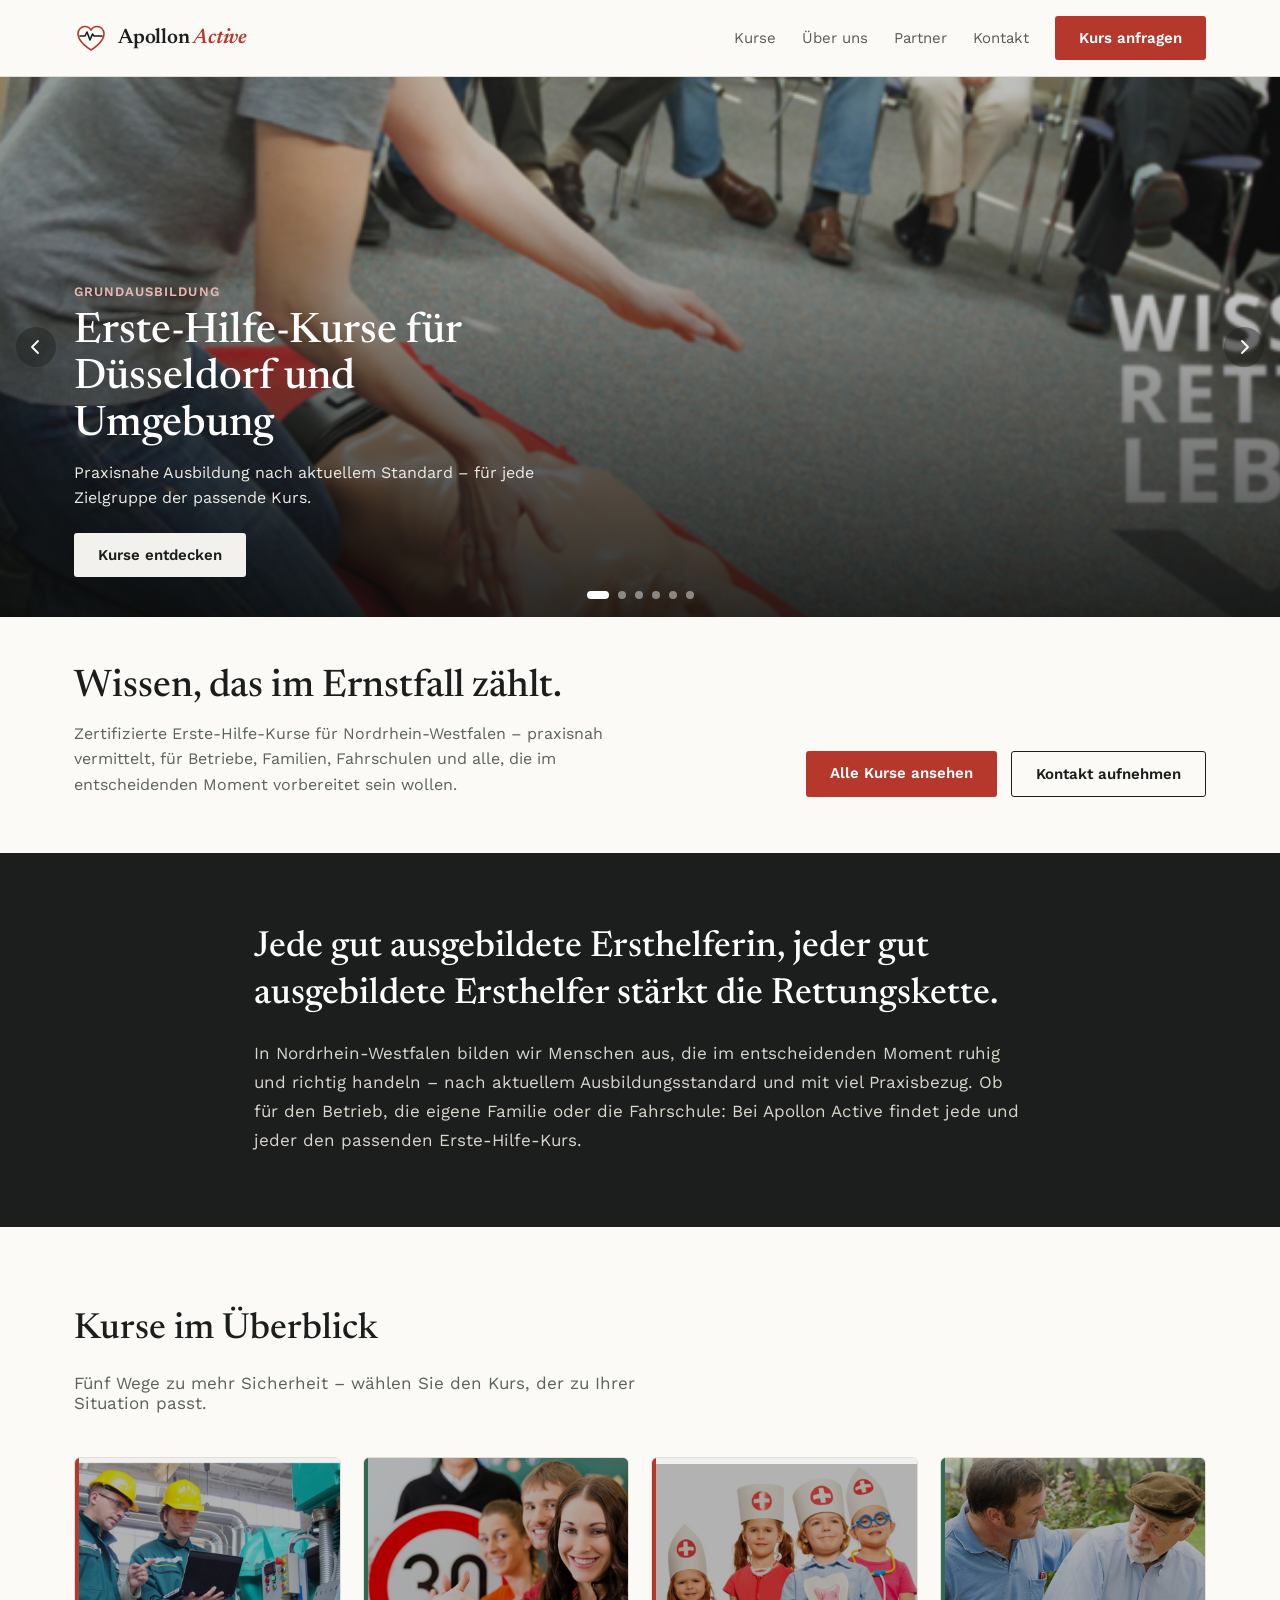
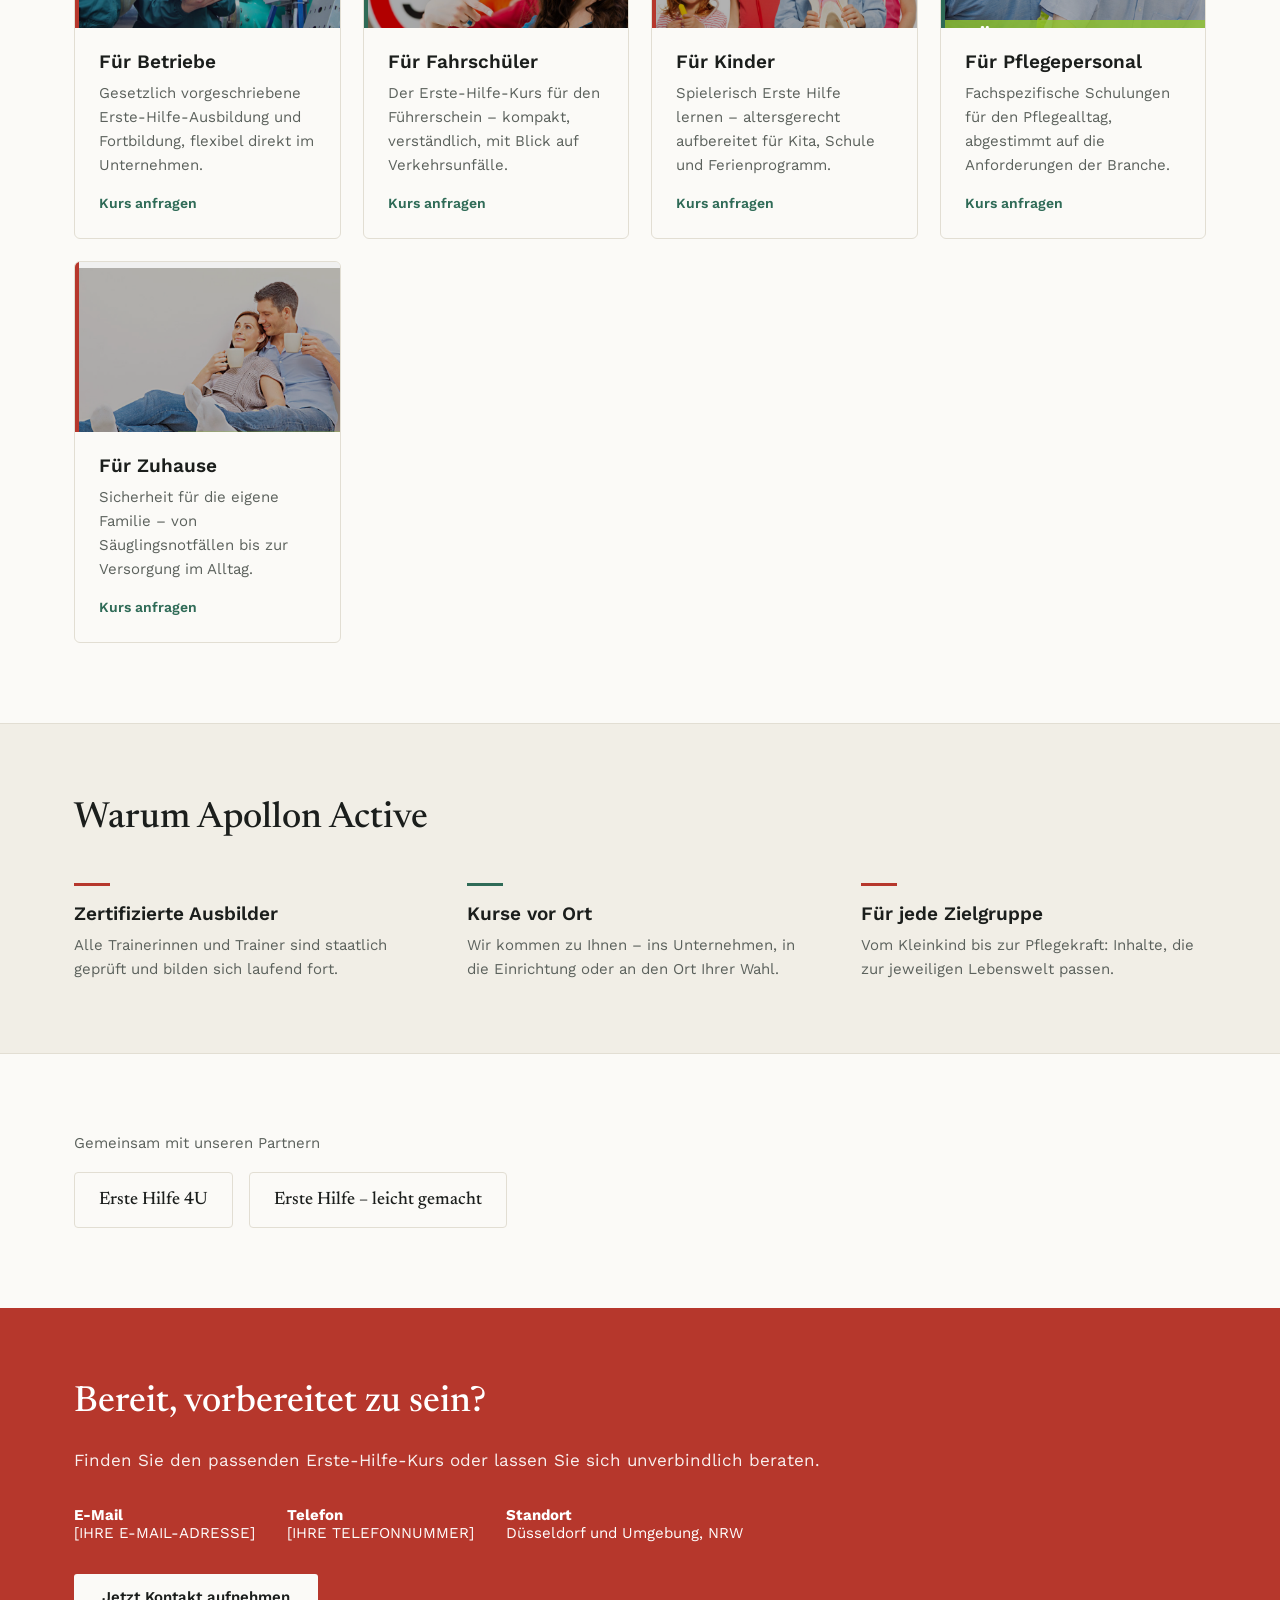
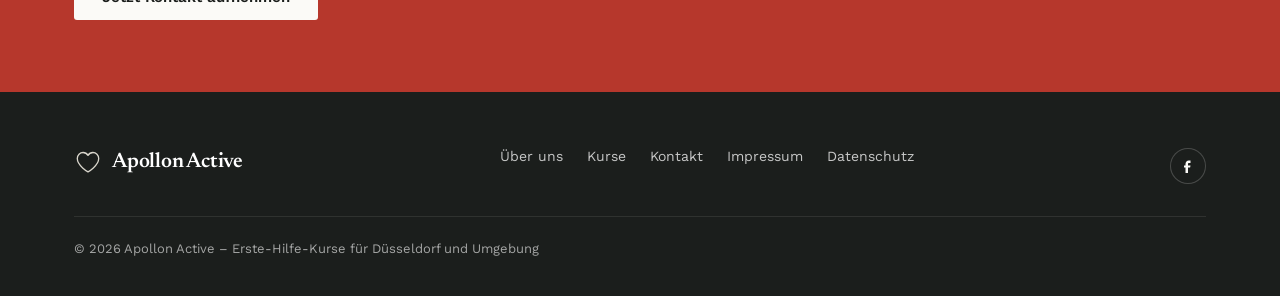
==== index.html @ 1b67b56f "Add Apollon Active static website Exported from the Design canvas draft to plain HTML/CSS/JS for Git" ====
<!doctype html>
<html lang="de">
<head>
<meta charset="utf-8">
<meta name="viewport" content="width=device-width, initial-scale=1">
<title>Apollon Active – Erste-Hilfe-Kurse für Nordrhein-Westfalen</title>
<meta name="description" content="Zertifizierte Erste-Hilfe-Kurse für Düsseldorf und Umgebung – für Betriebe, Fahrschüler, Kinder, Pflegepersonal und Zuhause.">
<link rel="preconnect" href="https://fonts.googleapis.com">
<link rel="preconnect" href="https://fonts.gstatic.com" crossorigin>
<link rel="stylesheet" href="https://fonts.googleapis.com/css2?family=Newsreader:ital,opsz,wght@0,6..72,400;0,6..72,500;0,6..72,600;1,6..72,400;1,6..72,500&family=Work+Sans:wght@400;500;600;700&display=swap">
<link rel="stylesheet" href="styles.css">
</head>
<body>

<header class="site-header">
  <div class="wrap header-inner">
    <a href="#top" class="logo">
      <svg width="34" height="34" viewBox="0 0 34 34" fill="none" xmlns="http://www.w3.org/2000/svg" aria-hidden="true">
        <path d="M17 29C17 29 4 21.5 4 12.8C4 8.5 7.3 5.5 11 5.5C13.6 5.5 15.8 7 17 9C18.2 7 20.4 5.5 23 5.5C26.7 5.5 30 8.5 30 12.8C30 21.5 17 29 17 29Z" stroke="#B6372C" stroke-width="1.6" stroke-linejoin="round"/>
        <path d="M6 15H11L13 11L16 19L18.5 13L20 15H28" stroke="#1B1E1C" stroke-width="1.6" stroke-linecap="round" stroke-linejoin="round"/>
      </svg>
      <span class="logo-text">Apollon <span class="logo-accent">Active</span></span>
    </a>
    <nav class="main-nav">
      <a class="nav-link" href="#zielgruppen">Kurse</a>
      <a class="nav-link hide-mobile" href="#ueber-uns">Über uns</a>
      <a class="nav-link hide-mobile" href="#partner">Partner</a>
      <a class="nav-link" href="#kontakt">Kontakt</a>
      <a href="#kontakt" class="btn btn-primary">Kurs anfragen</a>
    </nav>
  </div>
</header>

<section id="top" class="hero-carousel">
  <div class="carousel-frame" id="carouselFrame">
    <div class="slide active" data-index="0">
      <img class="slide-img" src="images/hero_cpr.png" alt="Trainerin demonstriert die Herzdruckmassage an einer Übungspuppe vor Kursteilnehmenden">
      <div class="slide-copy">
        <div class="slide-copy-inner">
          <div class="wrap">
            <p class="slide-eyebrow">Grundausbildung</p>
            <h2 class="slide-title">Erste-Hilfe-Kurse für Düsseldorf und Umgebung</h2>
            <p class="slide-text">Praxisnahe Ausbildung nach aktuellem Standard – für jede Zielgruppe der passende Kurs.</p>
            <a href="#zielgruppen" class="btn btn-on-photo">Kurse entdecken</a>
          </div>
        </div>
      </div>
    </div>
    <div class="slide" data-index="1">
      <img class="slide-img" src="images/betriebe.png" alt="Zwei Techniker besprechen eine Anlage im Betrieb">
      <div class="slide-copy">
        <div class="slide-copy-inner">
          <div class="wrap">
            <p class="slide-eyebrow">Betriebliche Erste Hilfe</p>
            <h2 class="slide-title">Für Betriebe</h2>
            <p class="slide-text">Gesetzlich vorgeschriebene Ausbildung und Fortbildung, flexibel direkt im Unternehmen.</p>
            <a href="#kontakt" class="btn btn-on-photo">Betriebskurs anfragen</a>
          </div>
        </div>
      </div>
    </div>
    <div class="slide" data-index="2">
      <img class="slide-img" src="images/fahrschueler.png" alt="Gruppe junger Erwachsener mit Tempo-30-Schild im Fahrschulunterricht">
      <div class="slide-copy">
        <div class="slide-copy-inner">
          <div class="wrap">
            <p class="slide-eyebrow">Führerschein</p>
            <h2 class="slide-title">Für Fahrschüler</h2>
            <p class="slide-text">Der Erste-Hilfe-Kurs für den Führerschein – kompakt und verständlich erklärt.</p>
            <a href="#kontakt" class="btn btn-on-photo">Termin sichern</a>
          </div>
        </div>
      </div>
    </div>
    <div class="slide" data-index="3">
      <img class="slide-img" src="images/kinder.png" alt="Vier Kinder verkleidet als kleine Ärztinnen und Ärzte">
      <div class="slide-copy">
        <div class="slide-copy-inner">
          <div class="wrap">
            <p class="slide-eyebrow">Für die Kleinen</p>
            <h2 class="slide-title">Für Kinder</h2>
            <p class="slide-text">Spielerisch Erste Hilfe lernen – altersgerecht für Kita, Schule und Ferienprogramm.</p>
            <a href="#kontakt" class="btn btn-on-photo">Mehr erfahren</a>
          </div>
        </div>
      </div>
    </div>
    <div class="slide" data-index="4">
      <img class="slide-img" src="images/pflegepersonal.png" alt="Pflegekraft im Gespräch mit einem älteren Herrn im Garten">
      <div class="slide-copy">
        <div class="slide-copy-inner">
          <div class="wrap">
            <p class="slide-eyebrow">Pflegealltag</p>
            <h2 class="slide-title">Für Pflegepersonal</h2>
            <p class="slide-text">Fachspezifische Schulungen, abgestimmt auf die Anforderungen der Pflegebranche.</p>
            <a href="#kontakt" class="btn btn-on-photo">Mehr erfahren</a>
          </div>
        </div>
      </div>
    </div>
    <div class="slide" data-index="5">
      <img class="slide-img" src="images/zuhause.png" alt="Paar entspannt auf dem Boden mit Kaffeetassen zu Hause">
      <div class="slide-copy">
        <div class="slide-copy-inner">
          <div class="wrap">
            <p class="slide-eyebrow">Sicherheit zuhause</p>
            <h2 class="slide-title">Für Zuhause</h2>
            <p class="slide-text">Von der Säuglingsnotfall-Hilfe bis zur Versorgung im Alltag – Sicherheit für die eigene Familie.</p>
            <a href="#kontakt" class="btn btn-on-photo">Mehr erfahren</a>
          </div>
        </div>
      </div>
    </div>

    <button class="carousel-arrow carousel-arrow-left" id="prevBtn" aria-label="Vorheriges Angebot">
      <svg width="18" height="18" viewBox="0 0 18 18" fill="none" aria-hidden="true"><path d="M11 3L5 9L11 15" stroke="#fff" stroke-width="1.8" stroke-linecap="round" stroke-linejoin="round"/></svg>
    </button>
    <button class="carousel-arrow carousel-arrow-right" id="nextBtn" aria-label="Nächstes Angebot">
      <svg width="18" height="18" viewBox="0 0 18 18" fill="none" aria-hidden="true"><path d="M7 3L13 9L7 15" stroke="#fff" stroke-width="1.8" stroke-linecap="round" stroke-linejoin="round"/></svg>
    </button>

    <div class="carousel-dots" id="carouselDots"></div>
  </div>
</section>

<section class="sub-hero wrap">
  <div>
    <h1 class="h1">Wissen, das im Ernstfall zählt.</h1>
    <p class="sub-hero-text">Zertifizierte Erste-Hilfe-Kurse für Nordrhein-Westfalen – praxisnah vermittelt, für Betriebe, Familien, Fahrschulen und alle, die im entscheidenden Moment vorbereitet sein wollen.</p>
  </div>
  <div class="sub-hero-actions">
    <a href="#zielgruppen" class="btn btn-primary">Alle Kurse ansehen</a>
    <a href="#kontakt" class="btn btn-ghost">Kontakt aufnehmen</a>
  </div>
</section>

<section id="ueber-uns" class="mission">
  <div class="wrap mission-inner">
    <h2 class="h2">Jede gut ausgebildete Ersthelferin, jeder gut ausgebildete Ersthelfer stärkt die Rettungskette.</h2>
    <p class="mission-text">In Nordrhein-Westfalen bilden wir Menschen aus, die im entscheidenden Moment ruhig und richtig handeln – nach aktuellem Ausbildungsstandard und mit viel Praxisbezug. Ob für den Betrieb, die eigene Familie oder die Fahrschule: Bei Apollon Active findet jede und jeder den passenden Erste-Hilfe-Kurs.</p>
  </div>
</section>

<section id="zielgruppen" class="wrap section">
  <h2 class="h2">Kurse im Überblick</h2>
  <p class="section-lead">Fünf Wege zu mehr Sicherheit – wählen Sie den Kurs, der zu Ihrer Situation passt.</p>

  <div class="card-grid">
    <div class="card">
      <div class="card-photo"><img src="images/betriebe.png" alt="Zwei Techniker besprechen eine Anlage – betriebliche Erste-Hilfe-Ausbildung" loading="lazy"><span class="card-bar card-bar-red"></span></div>
      <div class="card-body">
        <h3>Für Betriebe</h3>
        <p>Gesetzlich vorgeschriebene Erste-Hilfe-Ausbildung und Fortbildung, flexibel direkt im Unternehmen.</p>
        <a href="#kontakt" class="card-link">Kurs anfragen</a>
      </div>
    </div>
    <div class="card">
      <div class="card-photo"><img src="images/fahrschueler.png" alt="Lächelnde Gruppe junger Erwachsener mit Tempo-30-Schild – Erste Hilfe für Fahrschüler" loading="lazy"><span class="card-bar card-bar-green"></span></div>
      <div class="card-body">
        <h3>Für Fahrschüler</h3>
        <p>Der Erste-Hilfe-Kurs für den Führerschein – kompakt, verständlich, mit Blick auf Verkehrsunfälle.</p>
        <a href="#kontakt" class="card-link">Kurs anfragen</a>
      </div>
    </div>
    <div class="card">
      <div class="card-photo"><img src="images/kinder.png" alt="Vier Kinder verkleidet als kleine Ärztinnen und Ärzte – Erste Hilfe für Kinder" loading="lazy"><span class="card-bar card-bar-red"></span></div>
      <div class="card-body">
        <h3>Für Kinder</h3>
        <p>Spielerisch Erste Hilfe lernen – altersgerecht aufbereitet für Kita, Schule und Ferienprogramm.</p>
        <a href="#kontakt" class="card-link">Kurs anfragen</a>
      </div>
    </div>
    <div class="card">
      <div class="card-photo"><img src="images/pflegepersonal.png" alt="Pflegekraft im Gespräch mit einem älteren Herrn im Garten – Erste Hilfe für Pflegepersonal" loading="lazy"><span class="card-bar card-bar-green"></span></div>
      <div class="card-body">
        <h3>Für Pflegepersonal</h3>
        <p>Fachspezifische Schulungen für den Pflegealltag, abgestimmt auf die Anforderungen der Branche.</p>
        <a href="#kontakt" class="card-link">Kurs anfragen</a>
      </div>
    </div>
    <div class="card">
      <div class="card-photo"><img src="images/zuhause.png" alt="Paar entspannt auf dem Boden mit Kaffeetassen – Erste Hilfe für Zuhause" loading="lazy"><span class="card-bar card-bar-red"></span></div>
      <div class="card-body">
        <h3>Für Zuhause</h3>
        <p>Sicherheit für die eigene Familie – von Säuglingsnotfällen bis zur Versorgung im Alltag.</p>
        <a href="#kontakt" class="card-link">Kurs anfragen</a>
      </div>
    </div>
  </div>
</section>

<section class="why-us">
  <div class="wrap">
    <h2 class="h2">Warum Apollon Active</h2>
    <div class="why-grid">
      <div class="why-item">
        <div class="why-bar why-bar-red"></div>
        <h3>Zertifizierte Ausbilder</h3>
        <p>Alle Trainerinnen und Trainer sind staatlich geprüft und bilden sich laufend fort.</p>
      </div>
      <div class="why-item">
        <div class="why-bar why-bar-green"></div>
        <h3>Kurse vor Ort</h3>
        <p>Wir kommen zu Ihnen – ins Unternehmen, in die Einrichtung oder an den Ort Ihrer Wahl.</p>
      </div>
      <div class="why-item">
        <div class="why-bar why-bar-red"></div>
        <h3>Für jede Zielgruppe</h3>
        <p>Vom Kleinkind bis zur Pflegekraft: Inhalte, die zur jeweiligen Lebenswelt passen.</p>
      </div>
    </div>
  </div>
</section>

<section id="partner" class="wrap section">
  <p class="partner-label">Gemeinsam mit unseren Partnern</p>
  <div class="partner-row">
    <div class="partner-badge">Erste Hilfe 4U</div>
    <div class="partner-badge">Erste Hilfe – leicht gemacht</div>
  </div>
</section>

<section id="kontakt" class="cta">
  <div class="wrap cta-inner">
    <h2 class="h2">Bereit, vorbereitet zu sein?</h2>
    <p class="cta-text">Finden Sie den passenden Erste-Hilfe-Kurs oder lassen Sie sich unverbindlich beraten.</p>
    <div class="cta-details">
      <div><strong>E-Mail</strong><br>[IHRE E-MAIL-ADRESSE]</div>
      <div><strong>Telefon</strong><br>[IHRE TELEFONNUMMER]</div>
      <div><strong>Standort</strong><br>Düsseldorf und Umgebung, NRW</div>
    </div>
    <a href="#top" class="btn btn-cta">Jetzt Kontakt aufnehmen</a>
  </div>
</section>

<footer class="site-footer">
  <div class="wrap footer-inner">
    <div class="footer-top">
      <div class="logo">
        <svg width="28" height="28" viewBox="0 0 34 34" fill="none" aria-hidden="true"><path d="M17 29C17 29 4 21.5 4 12.8C4 8.5 7.3 5.5 11 5.5C13.6 5.5 15.8 7 17 9C18.2 7 20.4 5.5 23 5.5C26.7 5.5 30 8.5 30 12.8C30 21.5 17 29 17 29Z" stroke="#D9D6CC" stroke-width="1.6" stroke-linejoin="round"/></svg>
        <span class="logo-text footer-logo-text">Apollon Active</span>
      </div>
      <nav class="footer-nav">
        <a href="#ueber-uns">Über uns</a>
        <a href="#zielgruppen">Kurse</a>
        <a href="#kontakt">Kontakt</a>
        <a href="impressum.html">Impressum</a>
        <a href="datenschutz.html">Datenschutz</a>
      </nav>
      <a href="#" aria-label="Facebook" class="fb-circle">
        <svg width="16" height="16" viewBox="0 0 16 16" fill="none" aria-hidden="true"><path d="M10.5 5H9C8.4 5 8 5.4 8 6V7.5H10.5L10.1 9.5H8V15H5.5V9.5H4V7.5H5.5V6C5.5 4.1 6.9 2.5 8.8 2.5H10.5V5Z" fill="#FBFAF7"/></svg>
      </a>
    </div>
    <div class="footer-bottom">© 2026 Apollon Active – Erste-Hilfe-Kurse für Düsseldorf und Umgebung</div>
  </div>
</footer>

<script src="script.js"></script>
</body>
</html>
---- styles.css ----
:root {
  --ink: #1B1E1C;
  --paper: #FBFAF7;
  --paper-alt: #F1EEE6;
  --line: #E2DED3;
  --muted: #5B615C;
  --accent-red: #B6372C;
  --accent-red-dark: #8F2A21;
  --accent-green: #2F6B57;
}

* { box-sizing: border-box; }

body {
  margin: 0;
  font-family: 'Work Sans', system-ui, sans-serif;
  color: var(--ink);
  background: var(--paper);
  overflow-x: hidden;
}

a { color: inherit; text-decoration: none; }

.wrap { max-width: 1180px; margin: 0 auto; padding-left: 24px; padding-right: 24px; }

.btn { display: inline-block; font-weight: 600; border-radius: 3px; font-size: 15px; padding: 13px 24px; white-space: nowrap; transition: background .15s ease, transform .15s ease, color .15s ease; }
.btn-primary { background: var(--accent-red); color: #fff; }
.btn-primary:hover { background: var(--accent-red-dark); transform: translateY(-1px); }
.btn-ghost { border: 1.5px solid var(--ink); color: var(--ink); }
.btn-ghost:hover { background: var(--ink); color: #fff; }
.btn-on-photo { background: rgba(251,250,247,0.96); color: var(--ink); }
.btn-on-photo:hover { background: #fff; transform: translateY(-1px); }
.btn-cta { background: var(--paper); color: var(--ink); padding: 14px 28px; }
.btn-cta:hover { transform: translateY(-1px); }

/* Header */
.site-header { position: sticky; top: 0; z-index: 30; background: rgba(251,250,247,0.97); border-bottom: 1px solid var(--line); }
.header-inner { display: flex; align-items: center; justify-content: space-between; gap: 24px; padding: 16px 24px; flex-wrap: wrap; }
.logo { display: flex; align-items: center; gap: 10px; }
.logo-text { font-family: 'Newsreader', serif; font-size: 21px; font-weight: 600; letter-spacing: -0.01em; }
.logo-accent { color: var(--accent-red); font-style: italic; }
.main-nav { display: flex; align-items: center; gap: 26px; flex-wrap: wrap; }
.nav-link { font-size: 15px; opacity: 0.72; transition: opacity .15s ease; }
.nav-link:hover { opacity: 1; }

/* Hero carousel */
.hero-carousel { position: relative; }
.carousel-frame { position: relative; width: 100%; height: 540px; overflow: hidden; background: var(--ink); }
.slide { position: absolute; inset: 0; opacity: 0; pointer-events: none; transition: opacity .7s ease; }
.slide.active { opacity: 1; pointer-events: auto; z-index: 2; }
.slide-img { position: absolute; inset: 0; width: 100%; height: 100%; object-fit: cover; }
.slide-copy { position: absolute; inset: 0; display: flex; flex-direction: column; justify-content: flex-end; }
.slide-copy-inner { background: linear-gradient(0deg, rgba(10,12,11,0.82) 0%, rgba(10,12,11,0.42) 55%, rgba(10,12,11,0) 100%); padding: 100px 0 40px; }
.slide-eyebrow { color: #E8B9B2; font-size: 13px; font-weight: 600; letter-spacing: 0.08em; margin: 0 0 10px; text-transform: uppercase; }
.slide-title { font-family: 'Newsreader', serif; font-weight: 500; color: #fff; font-size: 42px; line-height: 1.1; margin: 0 0 12px; max-width: 18ch; }
.slide-text { color: #EDEAE1; font-size: 16px; line-height: 1.6; max-width: 46ch; margin: 0 0 22px; }
.carousel-arrow { position: absolute; top: 50%; transform: translateY(-50%); width: 40px; height: 40px; border-radius: 50%; border: none; background: rgba(27,30,28,0.45); color: #fff; display: flex; align-items: center; justify-content: center; z-index: 10; cursor: pointer; transition: background .15s ease; }
.carousel-arrow:hover { background: rgba(27,30,28,0.72); }
.carousel-arrow-left { left: 16px; }
.carousel-arrow-right { right: 16px; }
.carousel-dots { position: absolute; bottom: 18px; left: 0; right: 0; display: flex; justify-content: center; gap: 9px; z-index: 10; }
.carousel-dots button { border: none; cursor: pointer; padding: 0; height: 8px; border-radius: 4px; background: rgba(255,255,255,0.45); width: 8px; transition: all .25s ease; }
.carousel-dots button.active { background: #fff; width: 22px; }

/* Sub-hero */
.sub-hero { padding: 48px 24px 56px; display: flex; gap: 40px; flex-wrap: wrap; align-items: flex-end; justify-content: space-between; }
.h1 { font-family: 'Newsreader', serif; font-weight: 500; font-size: 38px; line-height: 1.2; margin: 0 0 10px; max-width: 24ch; }
.sub-hero-text { font-size: 16px; line-height: 1.6; color: var(--muted); max-width: 54ch; margin: 0; }
.sub-hero-actions { display: flex; gap: 14px; flex-wrap: wrap; }

/* Mission */
.mission { background: var(--ink); color: #fff; }
.mission-inner { max-width: 820px; padding: 72px 24px; }
.h2 { font-family: 'Newsreader', serif; font-weight: 500; font-size: 36px; line-height: 1.3; margin: 0 0 20px; }
.mission-text { font-size: 17px; line-height: 1.7; color: #D9D6CC; margin: 0; }

/* Sections */
.section { padding: 80px 24px; }
.section-lead { font-size: 17px; color: var(--muted); max-width: 56ch; margin: 0 0 44px; }

/* Cards */
.card-grid { display: grid; grid-template-columns: repeat(auto-fit, minmax(260px, 1fr)); gap: 22px; }
.card { background: var(--paper); border: 1px solid var(--line); border-radius: 6px; overflow: hidden; transition: border-color .15s ease, box-shadow .15s ease, transform .15s ease; }
.card:hover { border-color: var(--accent-green); box-shadow: 0 10px 24px rgba(27,30,28,0.08); transform: translateY(-2px); }
.card-photo { position: relative; height: 170px; }
.card-photo img { width: 100%; height: 100%; object-fit: cover; display: block; }
.card-bar { position: absolute; left: 0; top: 0; bottom: 0; width: 4px; }
.card-bar-red { background: var(--accent-red); }
.card-bar-green { background: var(--accent-green); }
.card-body { padding: 22px 24px 26px; }
.card-body h3 { font-size: 19px; font-weight: 600; margin: 0 0 8px; }
.card-body p { font-size: 15px; line-height: 1.6; color: var(--muted); margin: 0 0 16px; }
.card-link { color: var(--accent-green); font-size: 14px; font-weight: 600; border-bottom: 1px solid transparent; transition: border-color .15s ease; }
.card-link:hover { border-color: var(--accent-green); }

/* Why us */
.why-us { background: var(--paper-alt); border-top: 1px solid var(--line); border-bottom: 1px solid var(--line); padding: 72px 0; }
.why-grid { display: flex; gap: 48px; flex-wrap: wrap; margin-top: 40px; }
.why-item { flex: 1 1 260px; }
.why-bar { width: 36px; height: 3px; margin-bottom: 16px; }
.why-bar-red { background: var(--accent-red); }
.why-bar-green { background: var(--accent-green); }
.why-item h3 { font-size: 19px; font-weight: 600; margin: 0 0 8px; }
.why-item p { font-size: 15px; line-height: 1.6; color: var(--muted); margin: 0; }

/* Partner */
.partner-label { font-size: 15px; color: var(--muted); margin: 0 0 20px; }
.partner-row { display: flex; gap: 16px; flex-wrap: wrap; }
.partner-badge { border: 1px solid var(--line); border-radius: 4px; padding: 18px 24px; font-family: 'Newsreader', serif; font-size: 18px; font-weight: 500; }

/* CTA */
.cta { background: var(--accent-red); color: #fff; }
.cta-inner { padding: 72px 24px; }
.cta-text { font-size: 17px; line-height: 1.6; margin: 0 0 32px; opacity: 0.92; }
.cta-details { display: flex; gap: 32px; flex-wrap: wrap; margin-bottom: 32px; font-size: 15px; }

/* Footer */
.site-footer { background: var(--ink); color: #fff; }
.footer-inner { padding: 56px 24px 40px; }
.footer-top { display: flex; justify-content: space-between; align-items: flex-start; gap: 32px; flex-wrap: wrap; margin-bottom: 32px; }
.footer-logo-text { color: #fff; }
.footer-nav { display: flex; gap: 24px; flex-wrap: wrap; font-size: 14px; }
.footer-nav a { opacity: 0.75; }
.fb-circle { width: 36px; height: 36px; border-radius: 50%; background: var(--ink); border: 1px solid rgba(255,255,255,0.2); display: flex; align-items: center; justify-content: center; transition: background .15s ease; }
.fb-circle:hover { background: var(--accent-red); }
.footer-bottom { border-top: 1px solid rgba(251,250,247,0.15); padding-top: 24px; font-size: 13px; opacity: 0.6; }

@media (max-width: 760px) {
  .hide-mobile { display: none !important; }
  .footer-top, .sub-hero { flex-direction: column; align-items: flex-start; }
  .h1 { font-size: 30px; }
  .h2 { font-size: 28px; }
  .slide-title { font-size: 30px; }
  .carousel-frame { height: 480px; }
}

@media (max-width: 900px) and (min-width: 761px) {
  .carousel-frame { height: 460px; }
}

/* Legal pages */
.legal-page { max-width: 720px; margin: 0 auto; padding: 48px 24px 80px; }
.legal-header { border-bottom: 1px solid var(--line); }
.legal-header-inner { max-width: 720px; margin: 0 auto; padding: 24px 24px 20px; }
.legal-eyebrow { font-size: 13px; letter-spacing: 0.04em; text-transform: uppercase; color: var(--accent-green); font-weight: 600; margin: 0 0 8px; }
.legal-title { font-family: 'Newsreader', serif; font-weight: 500; font-size: 36px; margin: 0 0 32px; }
.legal-page h2 { font-family: 'Newsreader', serif; font-weight: 600; font-size: 20px; margin: 40px 0 10px; }
.legal-page p, .legal-page li { font-size: 15px; line-height: 1.7; color: #4A4F4C; margin: 0 0 6px; }
.legal-page a { color: var(--accent-green); text-decoration: underline; }
.legal-page a:hover { color: var(--accent-red); }
.legal-back { margin-top: 48px; font-size: 14px; }
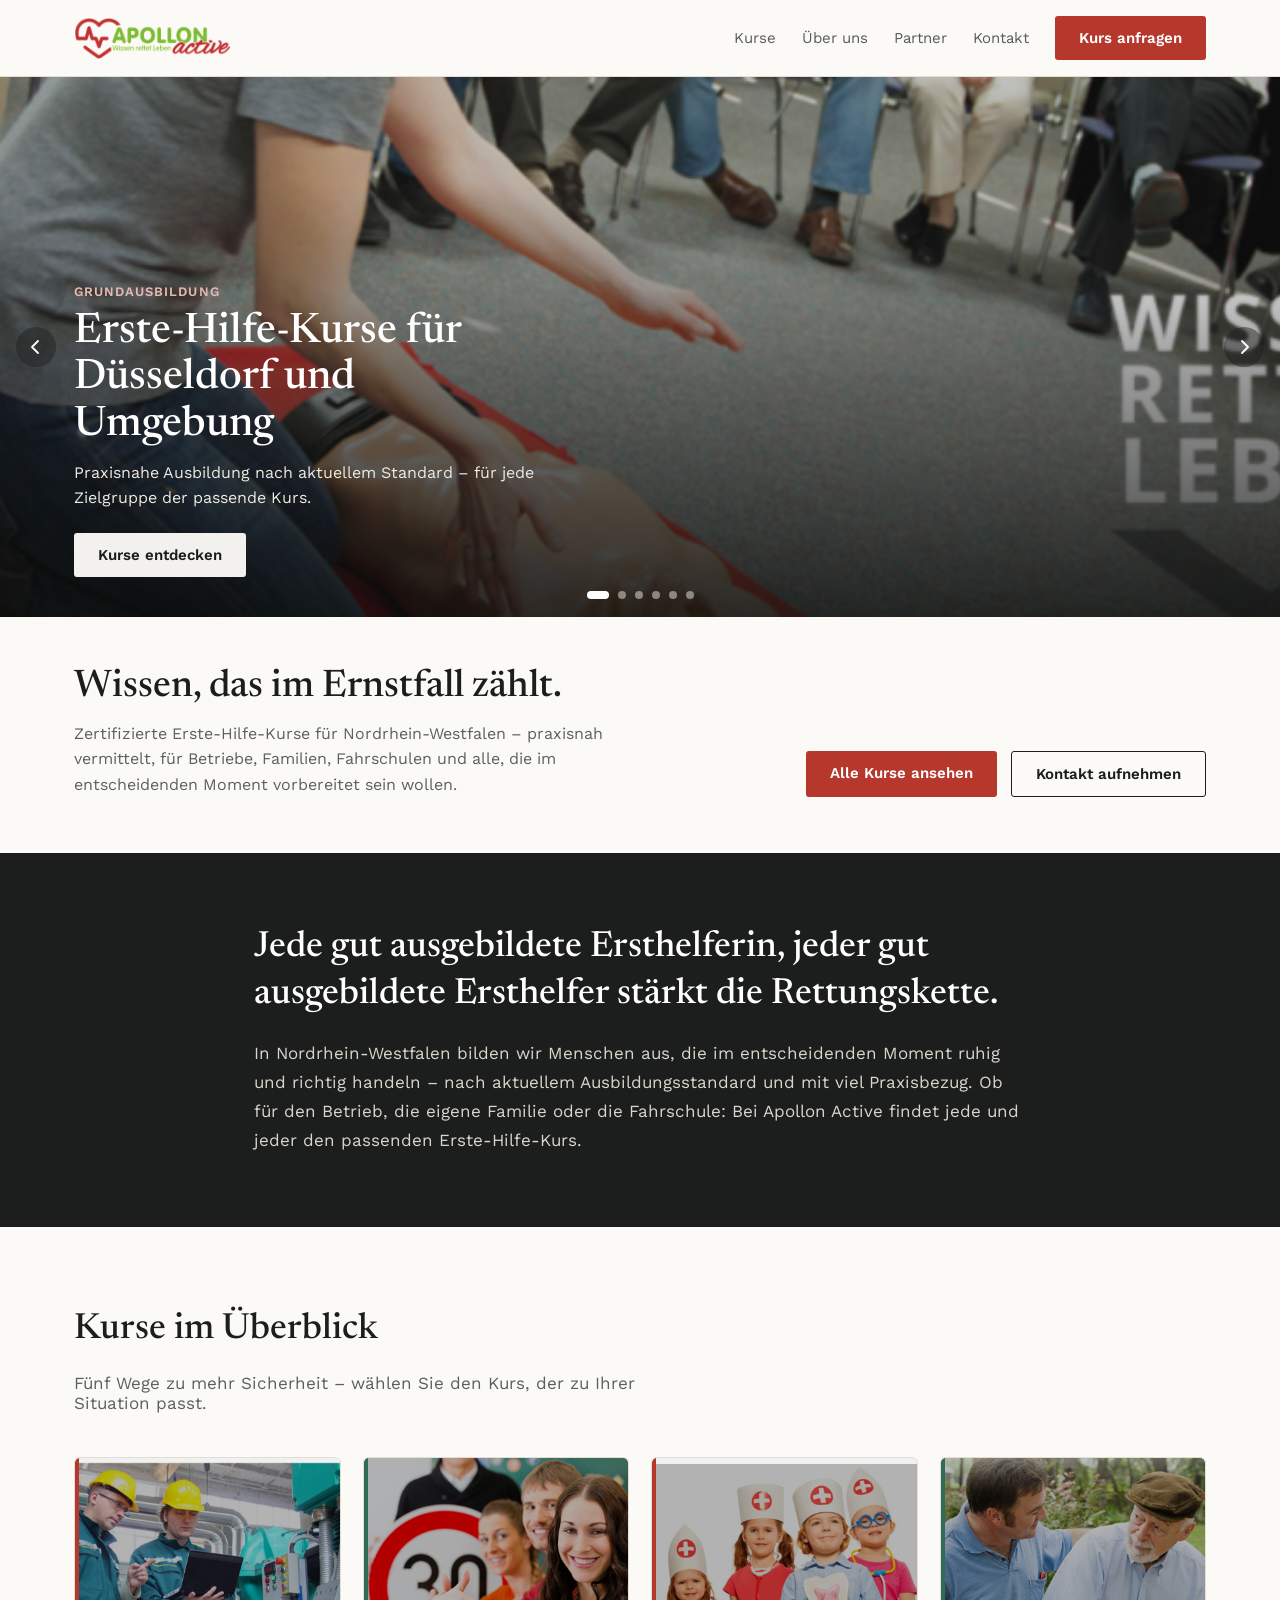
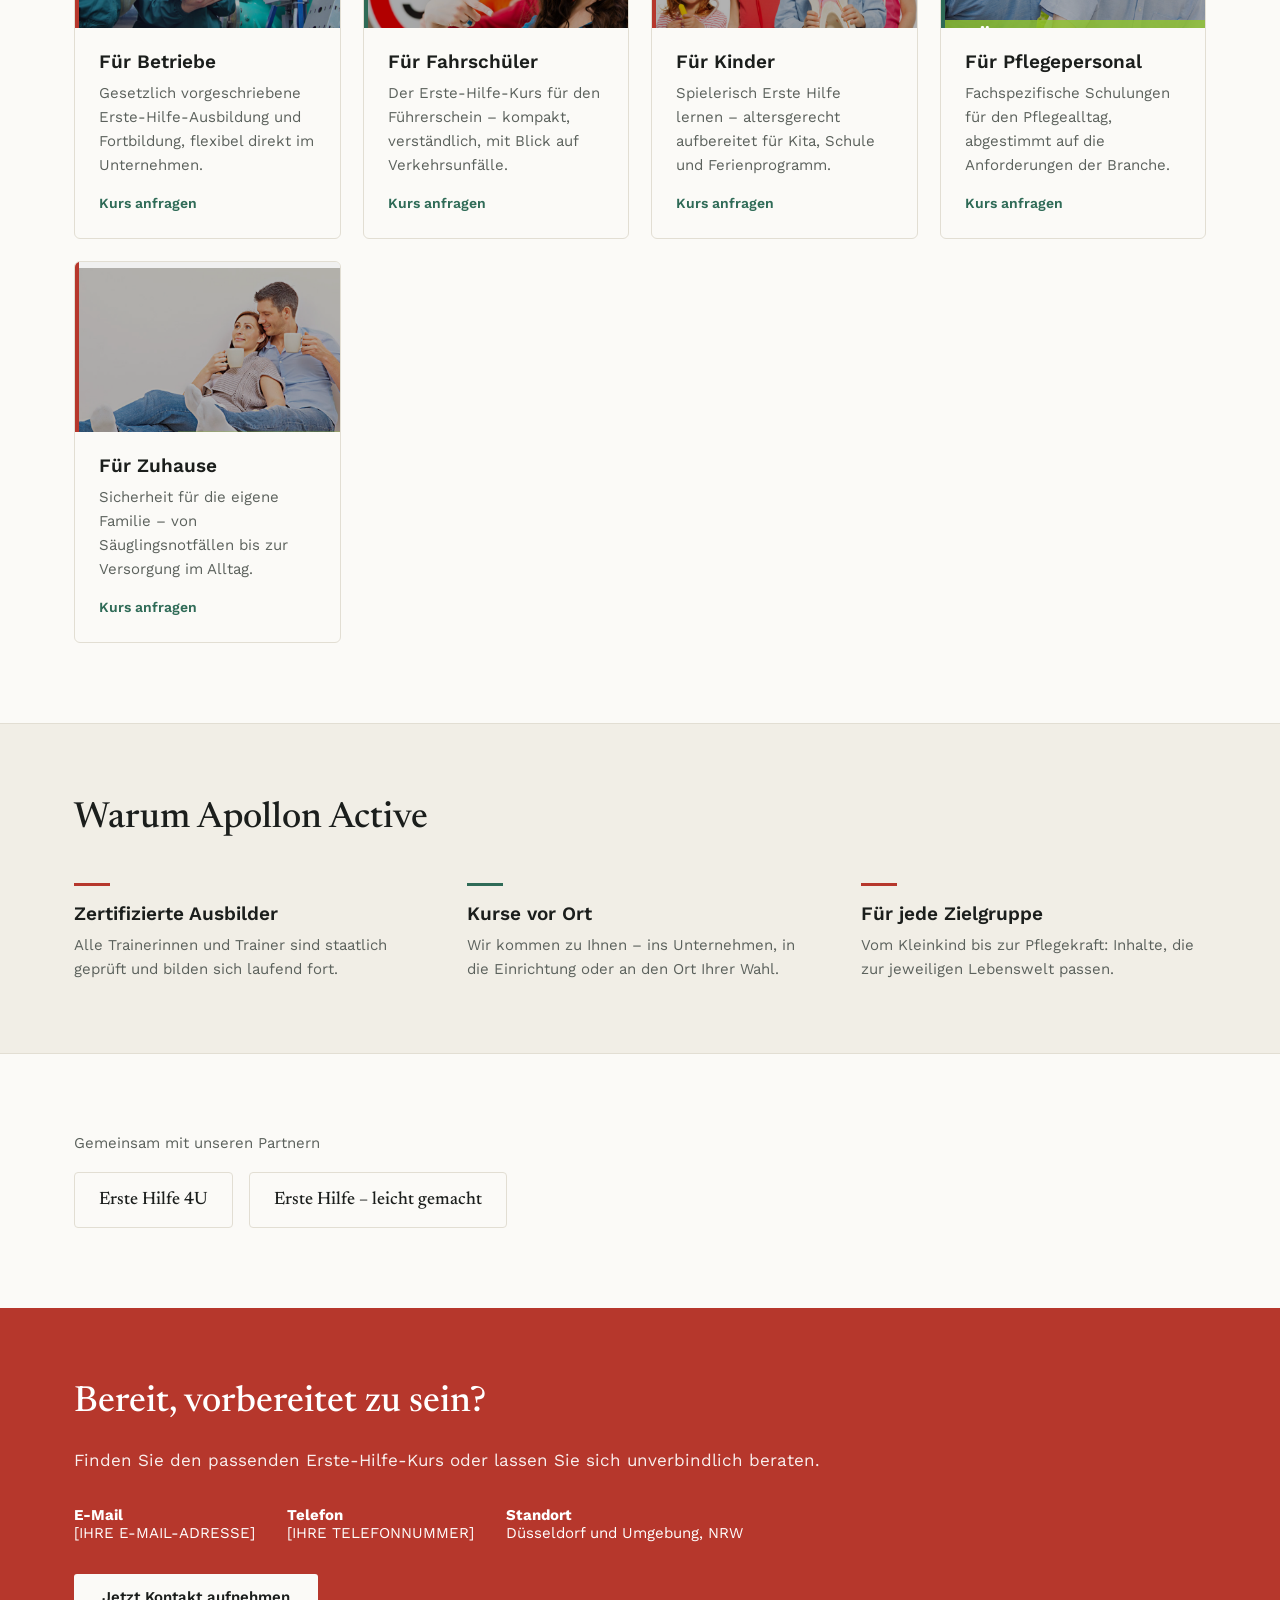
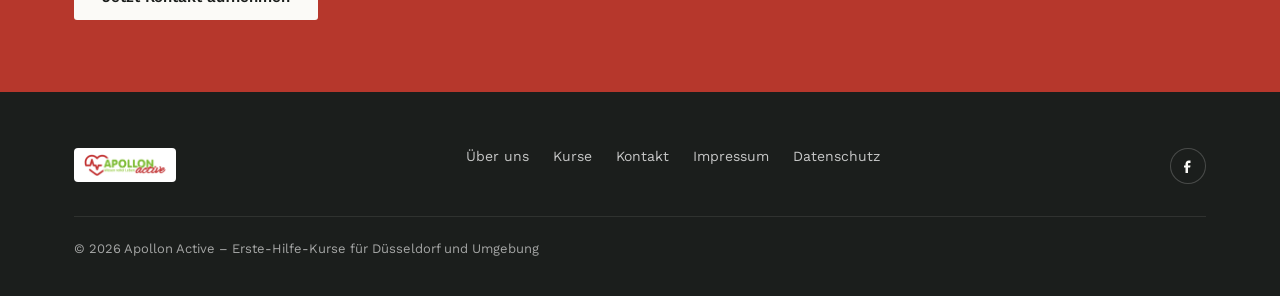
==== commit 12d295cf: "Replace placeholder logo with original Apollon Active logo Co-Authored-By: Claude Sonnet 5 <noreply@" ====
--- a/index.html
+++ b/index.html
@@ -15,11 +15,7 @@
 <header class="site-header">
   <div class="wrap header-inner">
     <a href="#top" class="logo">
-      <svg width="34" height="34" viewBox="0 0 34 34" fill="none" xmlns="http://www.w3.org/2000/svg" aria-hidden="true">
-        <path d="M17 29C17 29 4 21.5 4 12.8C4 8.5 7.3 5.5 11 5.5C13.6 5.5 15.8 7 17 9C18.2 7 20.4 5.5 23 5.5C26.7 5.5 30 8.5 30 12.8C30 21.5 17 29 17 29Z" stroke="#B6372C" stroke-width="1.6" stroke-linejoin="round"/>
-        <path d="M6 15H11L13 11L16 19L18.5 13L20 15H28" stroke="#1B1E1C" stroke-width="1.6" stroke-linecap="round" stroke-linejoin="round"/>
-      </svg>
-      <span class="logo-text">Apollon <span class="logo-accent">Active</span></span>
+      <img src="images/logo.png" alt="Apollon Active – Wissen rettet Leben" class="logo-img">
     </a>
     <nav class="main-nav">
       <a class="nav-link" href="#zielgruppen">Kurse</a>
@@ -237,8 +233,7 @@
   <div class="wrap footer-inner">
     <div class="footer-top">
       <div class="logo">
-        <svg width="28" height="28" viewBox="0 0 34 34" fill="none" aria-hidden="true"><path d="M17 29C17 29 4 21.5 4 12.8C4 8.5 7.3 5.5 11 5.5C13.6 5.5 15.8 7 17 9C18.2 7 20.4 5.5 23 5.5C26.7 5.5 30 8.5 30 12.8C30 21.5 17 29 17 29Z" stroke="#D9D6CC" stroke-width="1.6" stroke-linejoin="round"/></svg>
-        <span class="logo-text footer-logo-text">Apollon Active</span>
+        <img src="images/logo.png" alt="Apollon Active – Wissen rettet Leben" class="logo-img footer-logo-img">
       </div>
       <nav class="footer-nav">
         <a href="#ueber-uns">Über uns</a>
--- a/styles.css
+++ b/styles.css
@@ -37,6 +37,9 @@
 .site-header { position: sticky; top: 0; z-index: 30; background: rgba(251,250,247,0.97); border-bottom: 1px solid var(--line); }
 .header-inner { display: flex; align-items: center; justify-content: space-between; gap: 24px; padding: 16px 24px; flex-wrap: wrap; }
 .logo { display: flex; align-items: center; gap: 10px; }
+.logo-img { height: 42px; width: auto; display: block; }
+.footer-logo-img { height: 34px; background: #fff; padding: 6px 10px; border-radius: 4px; }
+.legal-logo-img { height: 32px; }
 .logo-text { font-family: 'Newsreader', serif; font-size: 21px; font-weight: 600; letter-spacing: -0.01em; }
 .logo-accent { color: var(--accent-red); font-style: italic; }
 .main-nav { display: flex; align-items: center; gap: 26px; flex-wrap: wrap; }
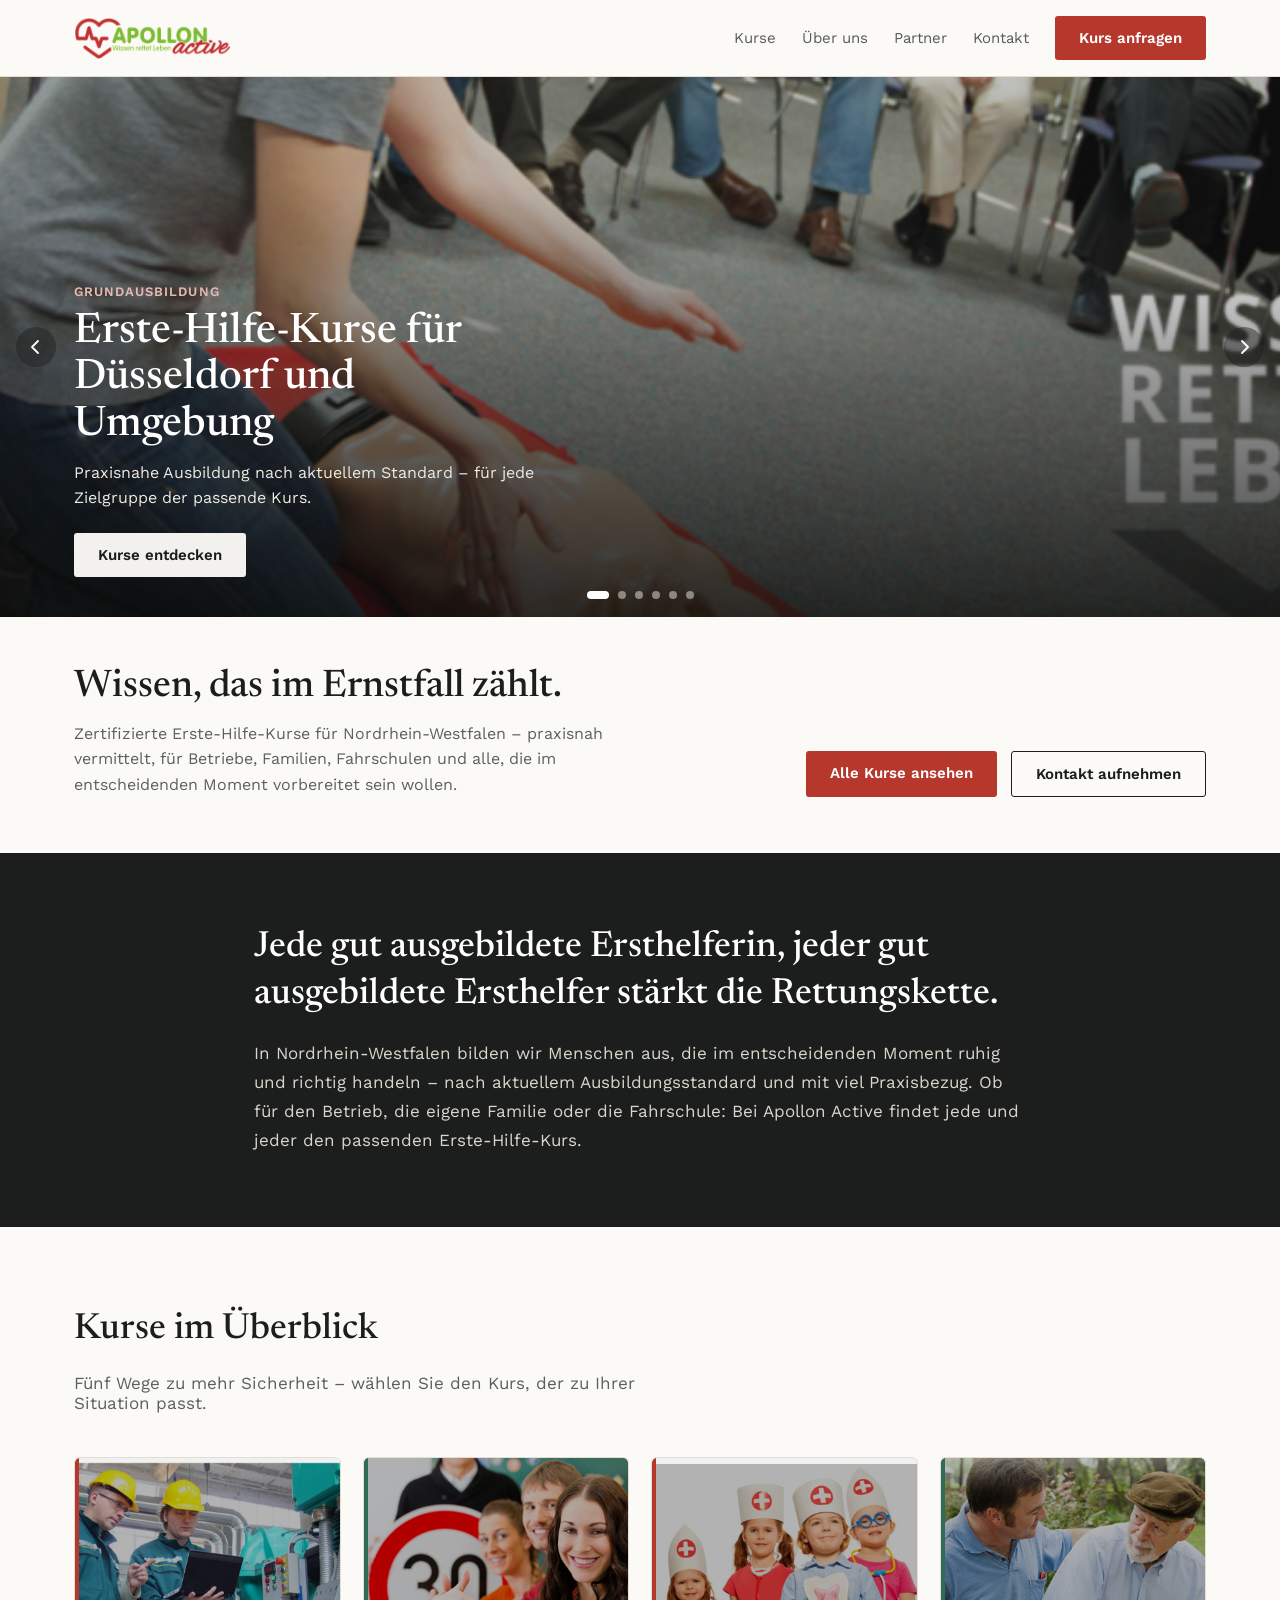
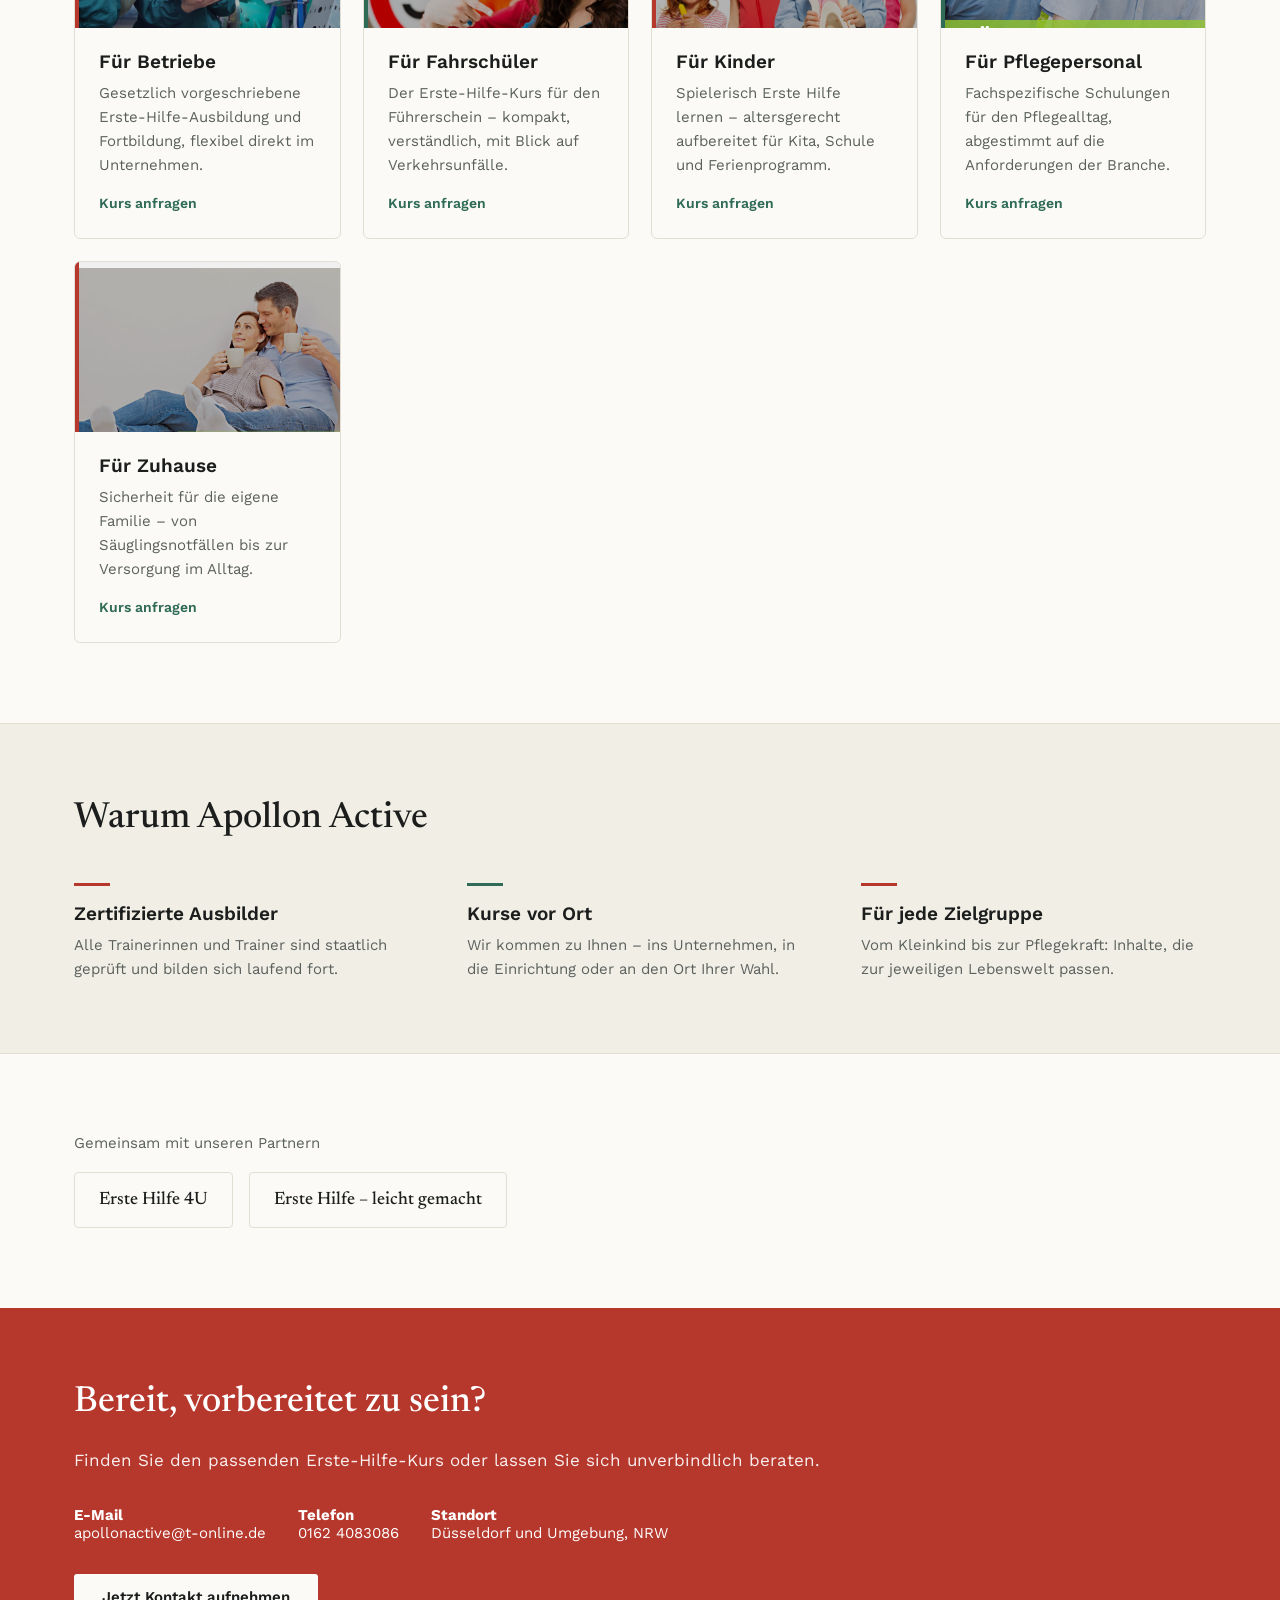
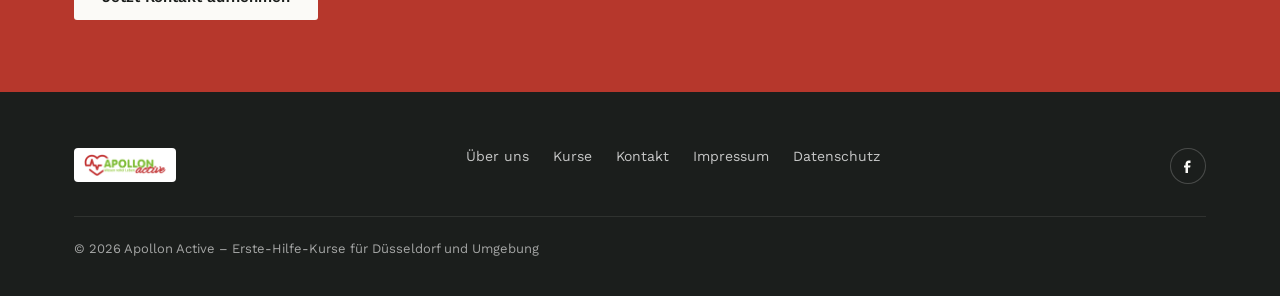
==== commit 01efe555: "Add contact details to site, Impressum and Datenschutz Co-Authored-By: Claude Sonnet 5 <noreply@anth" ====
--- a/index.html
+++ b/index.html
@@ -221,8 +221,8 @@
     <h2 class="h2">Bereit, vorbereitet zu sein?</h2>
     <p class="cta-text">Finden Sie den passenden Erste-Hilfe-Kurs oder lassen Sie sich unverbindlich beraten.</p>
     <div class="cta-details">
-      <div><strong>E-Mail</strong><br>[IHRE E-MAIL-ADRESSE]</div>
-      <div><strong>Telefon</strong><br>[IHRE TELEFONNUMMER]</div>
+      <div><strong>E-Mail</strong><br>apollonactive@t-online.de</div>
+      <div><strong>Telefon</strong><br>0162 4083086</div>
       <div><strong>Standort</strong><br>Düsseldorf und Umgebung, NRW</div>
     </div>
     <a href="#top" class="btn btn-cta">Jetzt Kontakt aufnehmen</a>
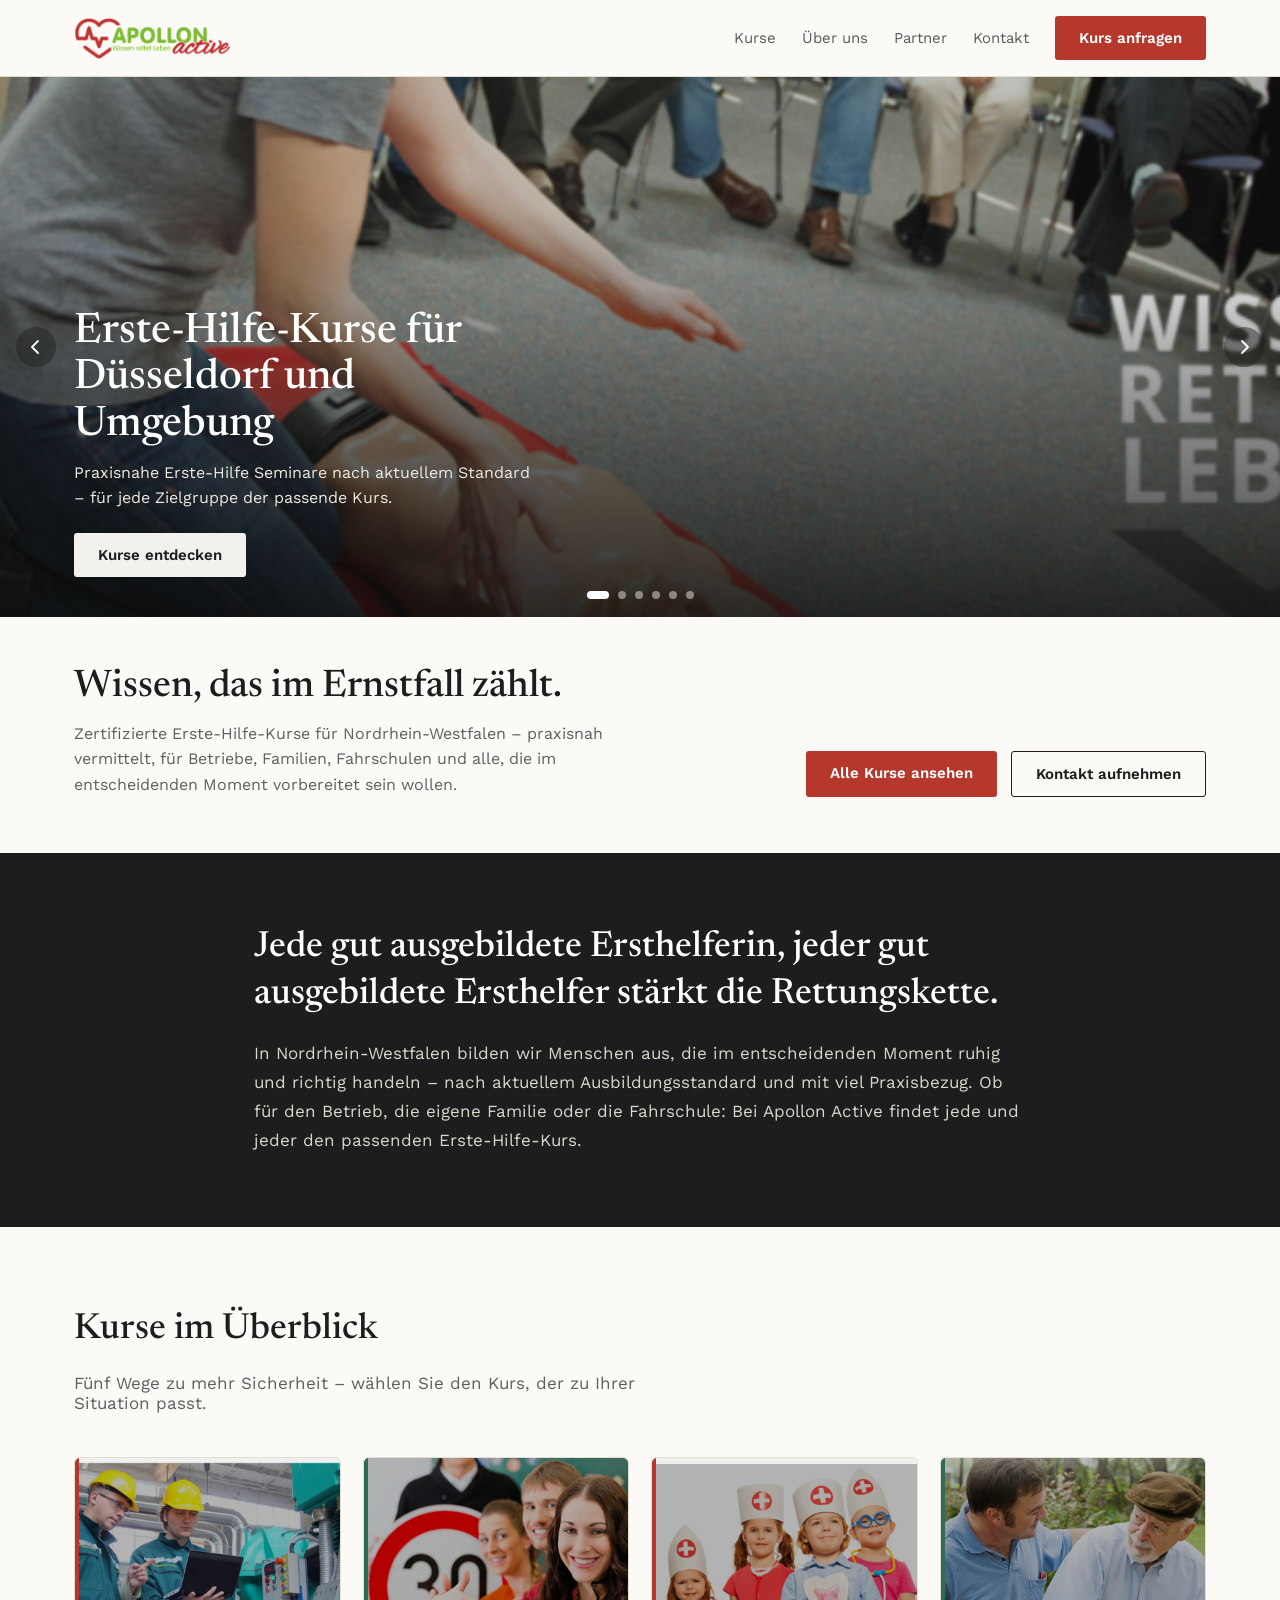
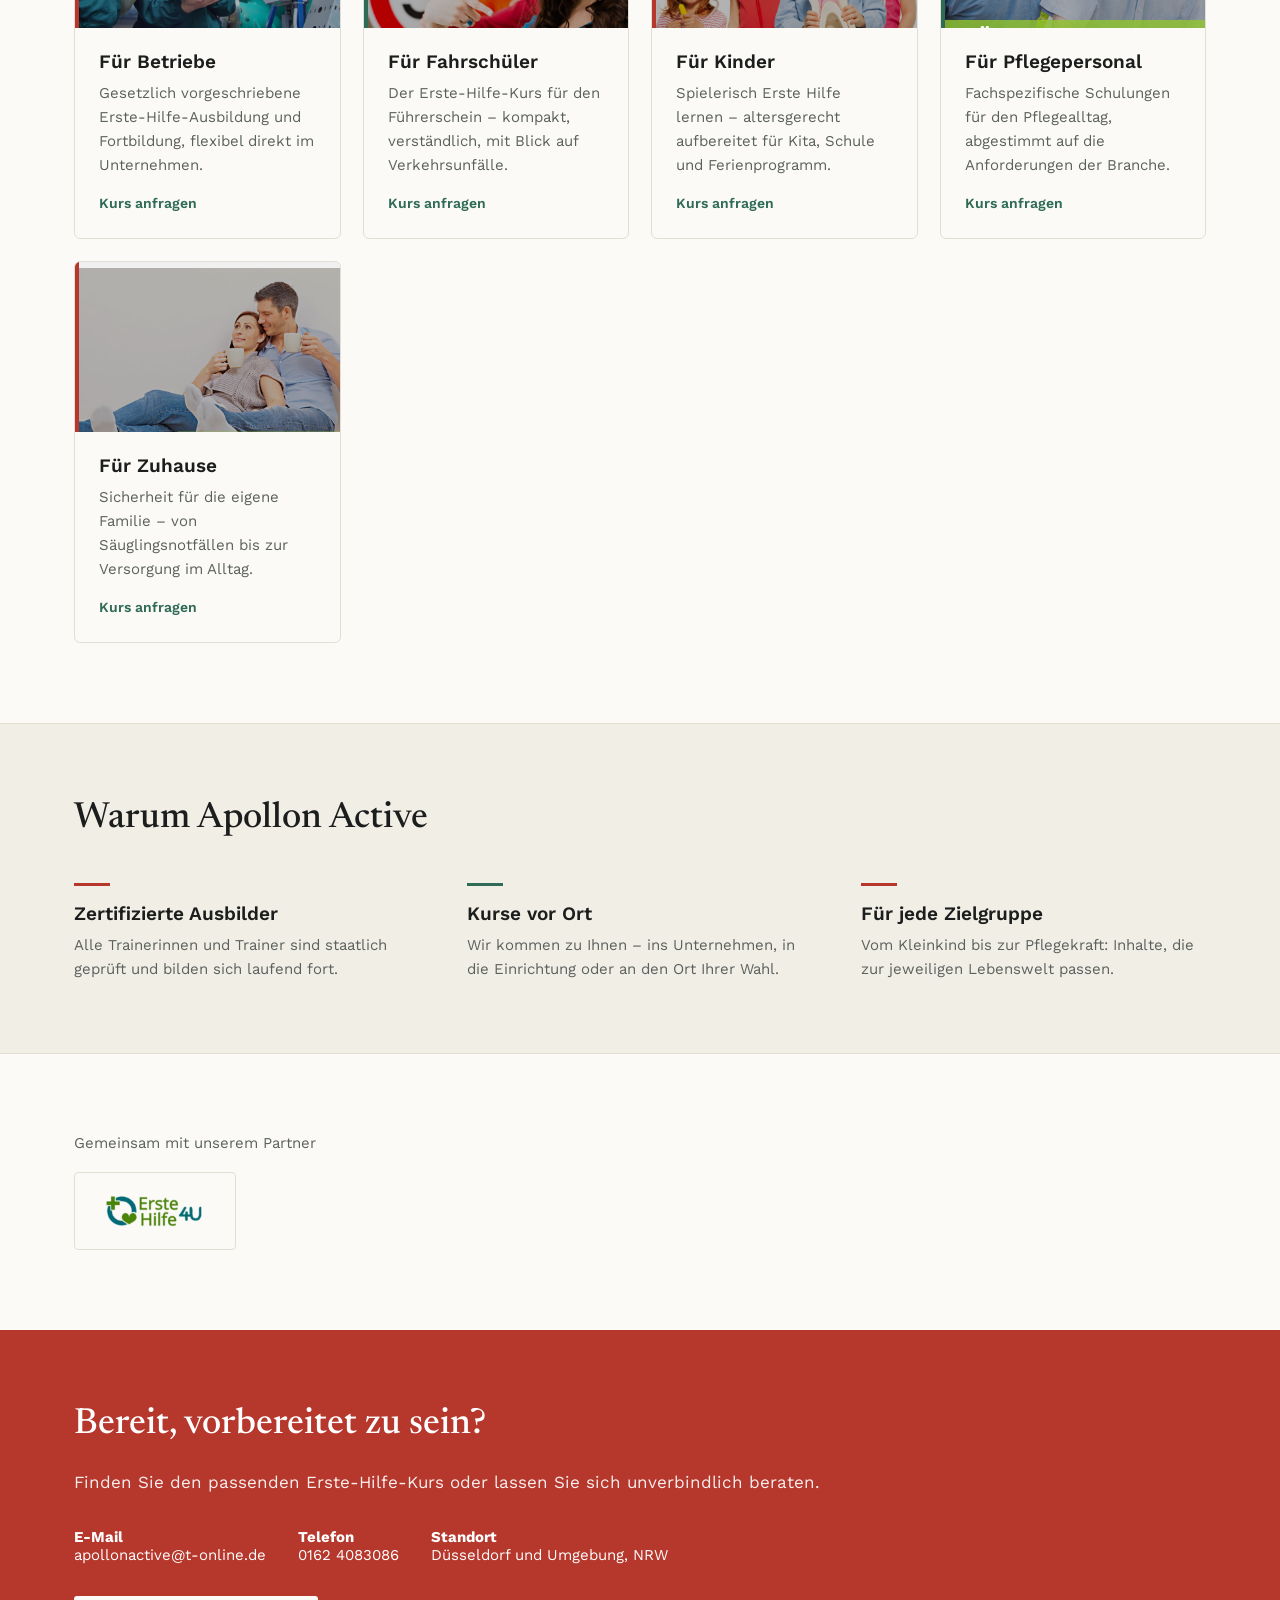
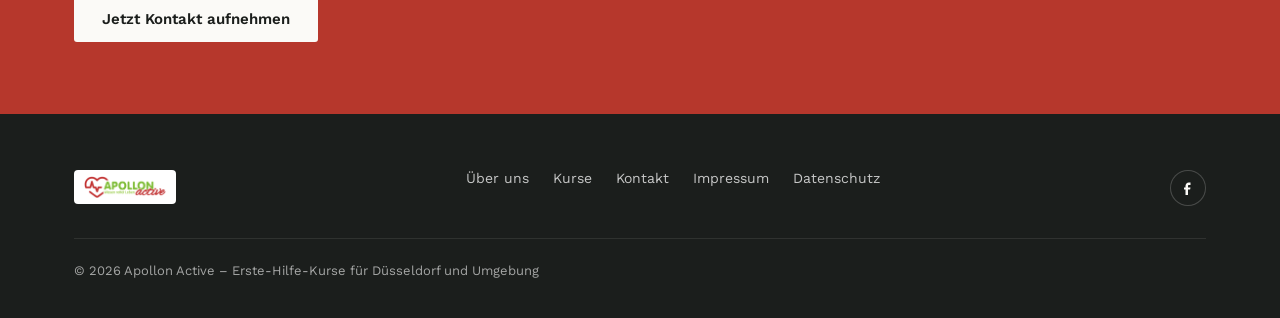
==== commit 3c9b8442: "Update hero text, add Erste Hilfe 4U partner logo with link Co-Authored-By: Claude Sonnet 5 <noreply" ====
--- a/index.html
+++ b/index.html
@@ -34,9 +34,8 @@
       <div class="slide-copy">
         <div class="slide-copy-inner">
           <div class="wrap">
-            <p class="slide-eyebrow">Grundausbildung</p>
             <h2 class="slide-title">Erste-Hilfe-Kurse für Düsseldorf und Umgebung</h2>
-            <p class="slide-text">Praxisnahe Ausbildung nach aktuellem Standard – für jede Zielgruppe der passende Kurs.</p>
+            <p class="slide-text">Praxisnahe Erste-Hilfe Seminare nach aktuellem Standard – für jede Zielgruppe der passende Kurs.</p>
             <a href="#zielgruppen" class="btn btn-on-photo">Kurse entdecken</a>
           </div>
         </div>
@@ -209,10 +208,11 @@
 </section>
 
 <section id="partner" class="wrap section">
-  <p class="partner-label">Gemeinsam mit unseren Partnern</p>
+  <p class="partner-label">Gemeinsam mit unserem Partner</p>
   <div class="partner-row">
-    <div class="partner-badge">Erste Hilfe 4U</div>
-    <div class="partner-badge">Erste Hilfe – leicht gemacht</div>
+    <a href="https://www.erstehilfe4u.de/" target="_blank" rel="noopener" class="partner-badge partner-badge-logo">
+      <img src="images/partner-erstehilfe4u.png" alt="Erste Hilfe 4U">
+    </a>
   </div>
 </section>
 
--- a/styles.css
+++ b/styles.css
@@ -109,6 +109,9 @@
 /* Partner */
 .partner-label { font-size: 15px; color: var(--muted); margin: 0 0 20px; }
 .partner-row { display: flex; gap: 16px; flex-wrap: wrap; }
+.partner-badge-logo { padding: 14px 24px; display: flex; align-items: center; transition: border-color .15s ease, box-shadow .15s ease; }
+.partner-badge-logo:hover { border-color: var(--accent-green); box-shadow: 0 10px 24px rgba(27,30,28,0.08); }
+.partner-badge-logo img { height: 40px; width: auto; display: block; }
 .partner-badge { border: 1px solid var(--line); border-radius: 4px; padding: 18px 24px; font-family: 'Newsreader', serif; font-size: 18px; font-weight: 500; }
 
 /* CTA */
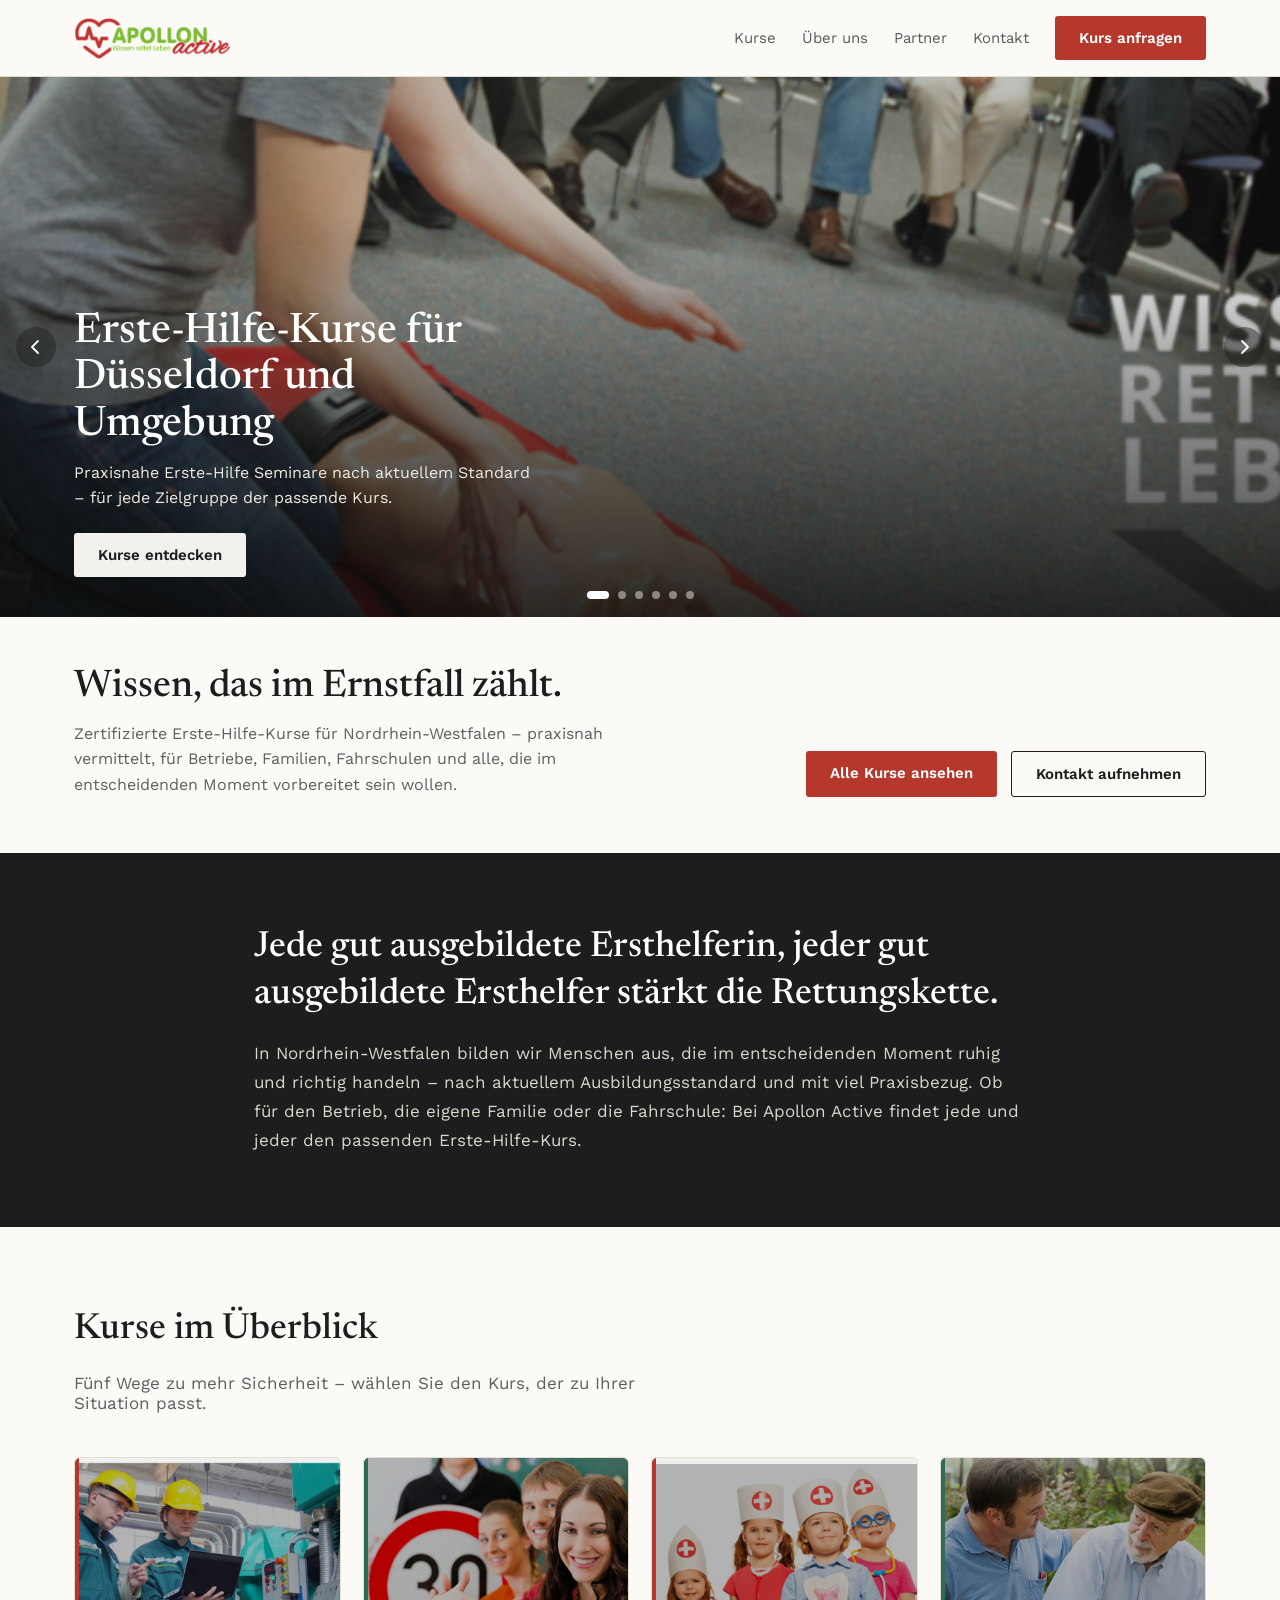
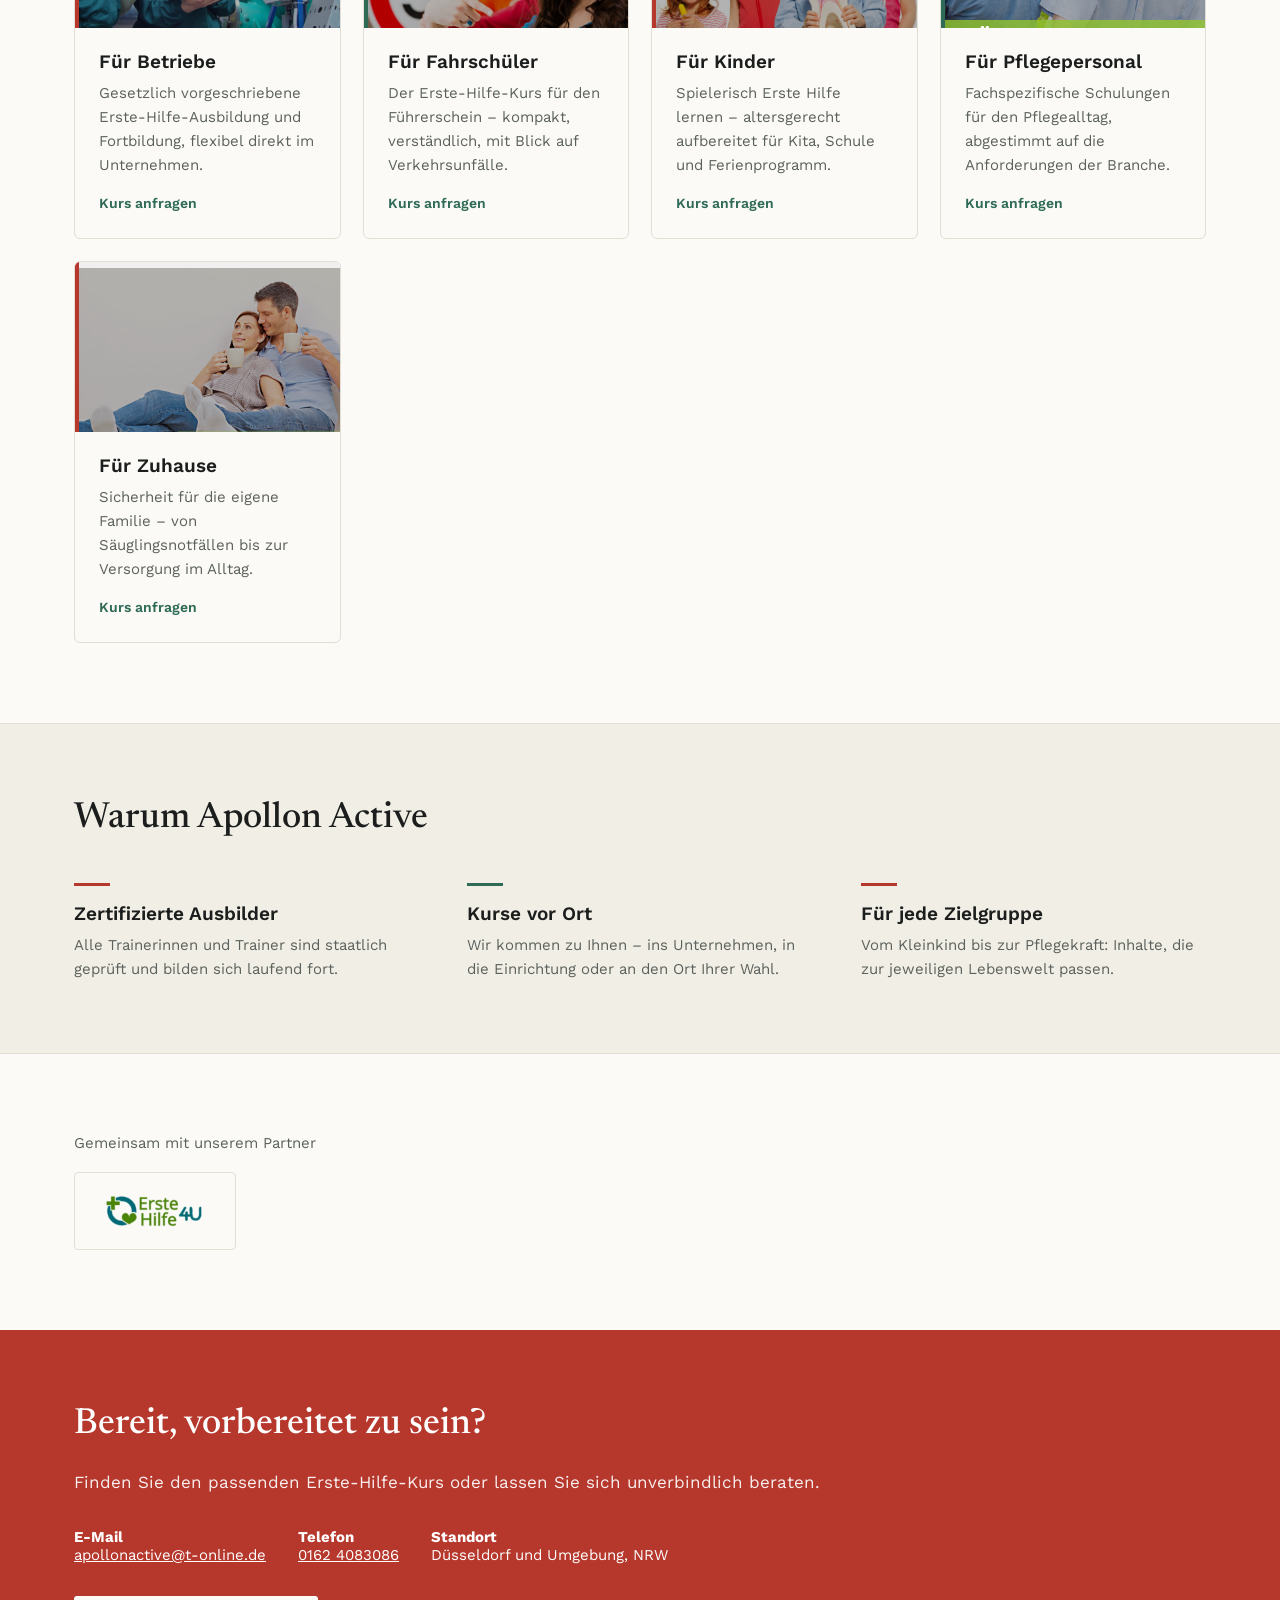
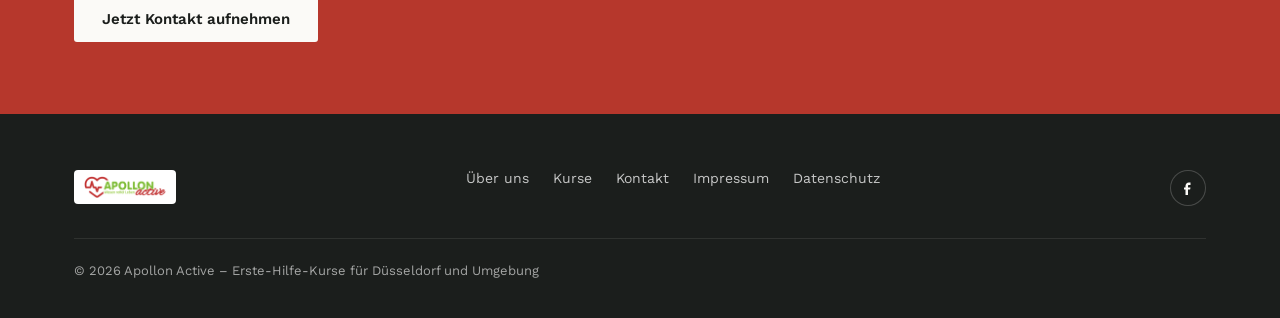
==== commit 80c952a8: "Make email and phone clickable (mailto/tel) across site Co-Authored-By: Claude Sonnet 5 <noreply@ant" ====
--- a/index.html
+++ b/index.html
@@ -221,11 +221,11 @@
     <h2 class="h2">Bereit, vorbereitet zu sein?</h2>
     <p class="cta-text">Finden Sie den passenden Erste-Hilfe-Kurs oder lassen Sie sich unverbindlich beraten.</p>
     <div class="cta-details">
-      <div><strong>E-Mail</strong><br>apollonactive@t-online.de</div>
-      <div><strong>Telefon</strong><br>0162 4083086</div>
+      <div><strong>E-Mail</strong><br><a href="mailto:apollonactive@t-online.de" style="color: inherit; text-decoration: underline;">apollonactive@t-online.de</a></div>
+      <div><strong>Telefon</strong><br><a href="tel:+491624083086" style="color: inherit; text-decoration: underline;">0162 4083086</a></div>
       <div><strong>Standort</strong><br>Düsseldorf und Umgebung, NRW</div>
     </div>
-    <a href="#top" class="btn btn-cta">Jetzt Kontakt aufnehmen</a>
+    <a href="mailto:apollonactive@t-online.de" class="btn btn-cta">Jetzt Kontakt aufnehmen</a>
   </div>
 </section>
 
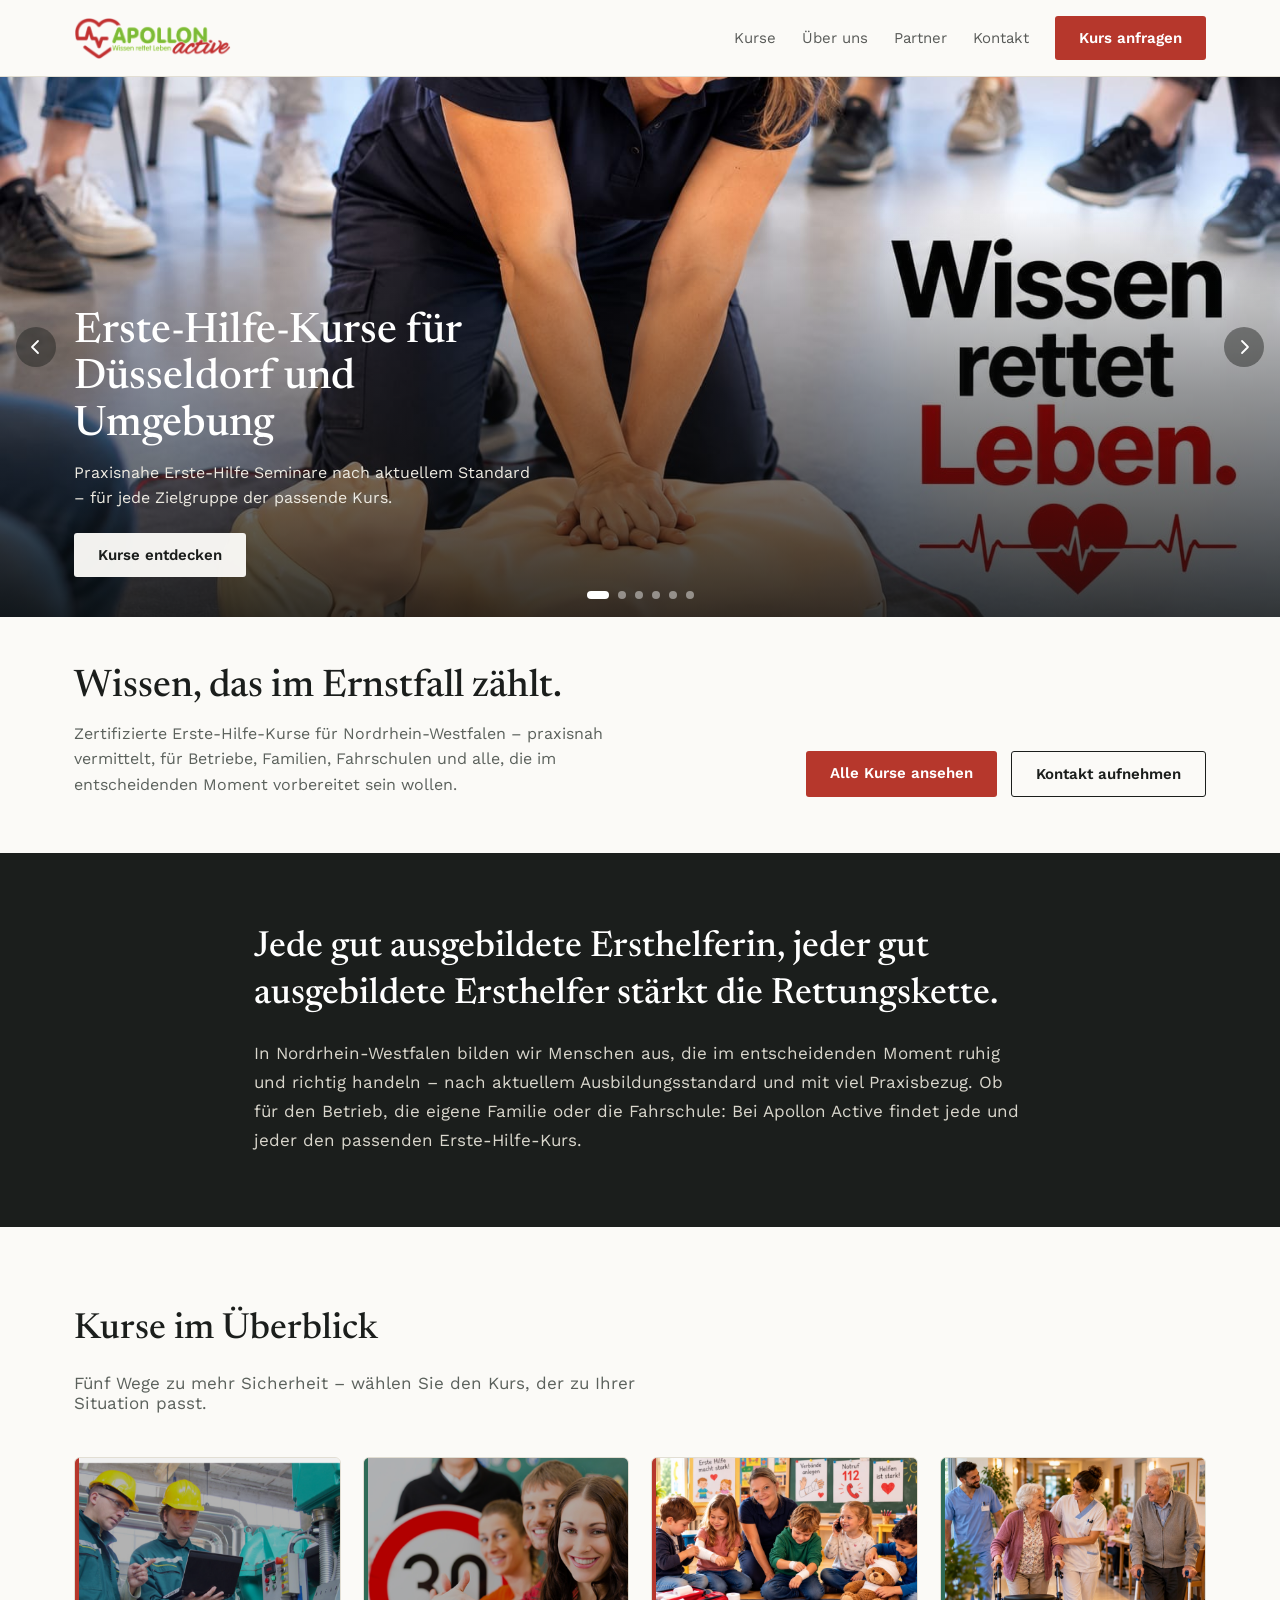
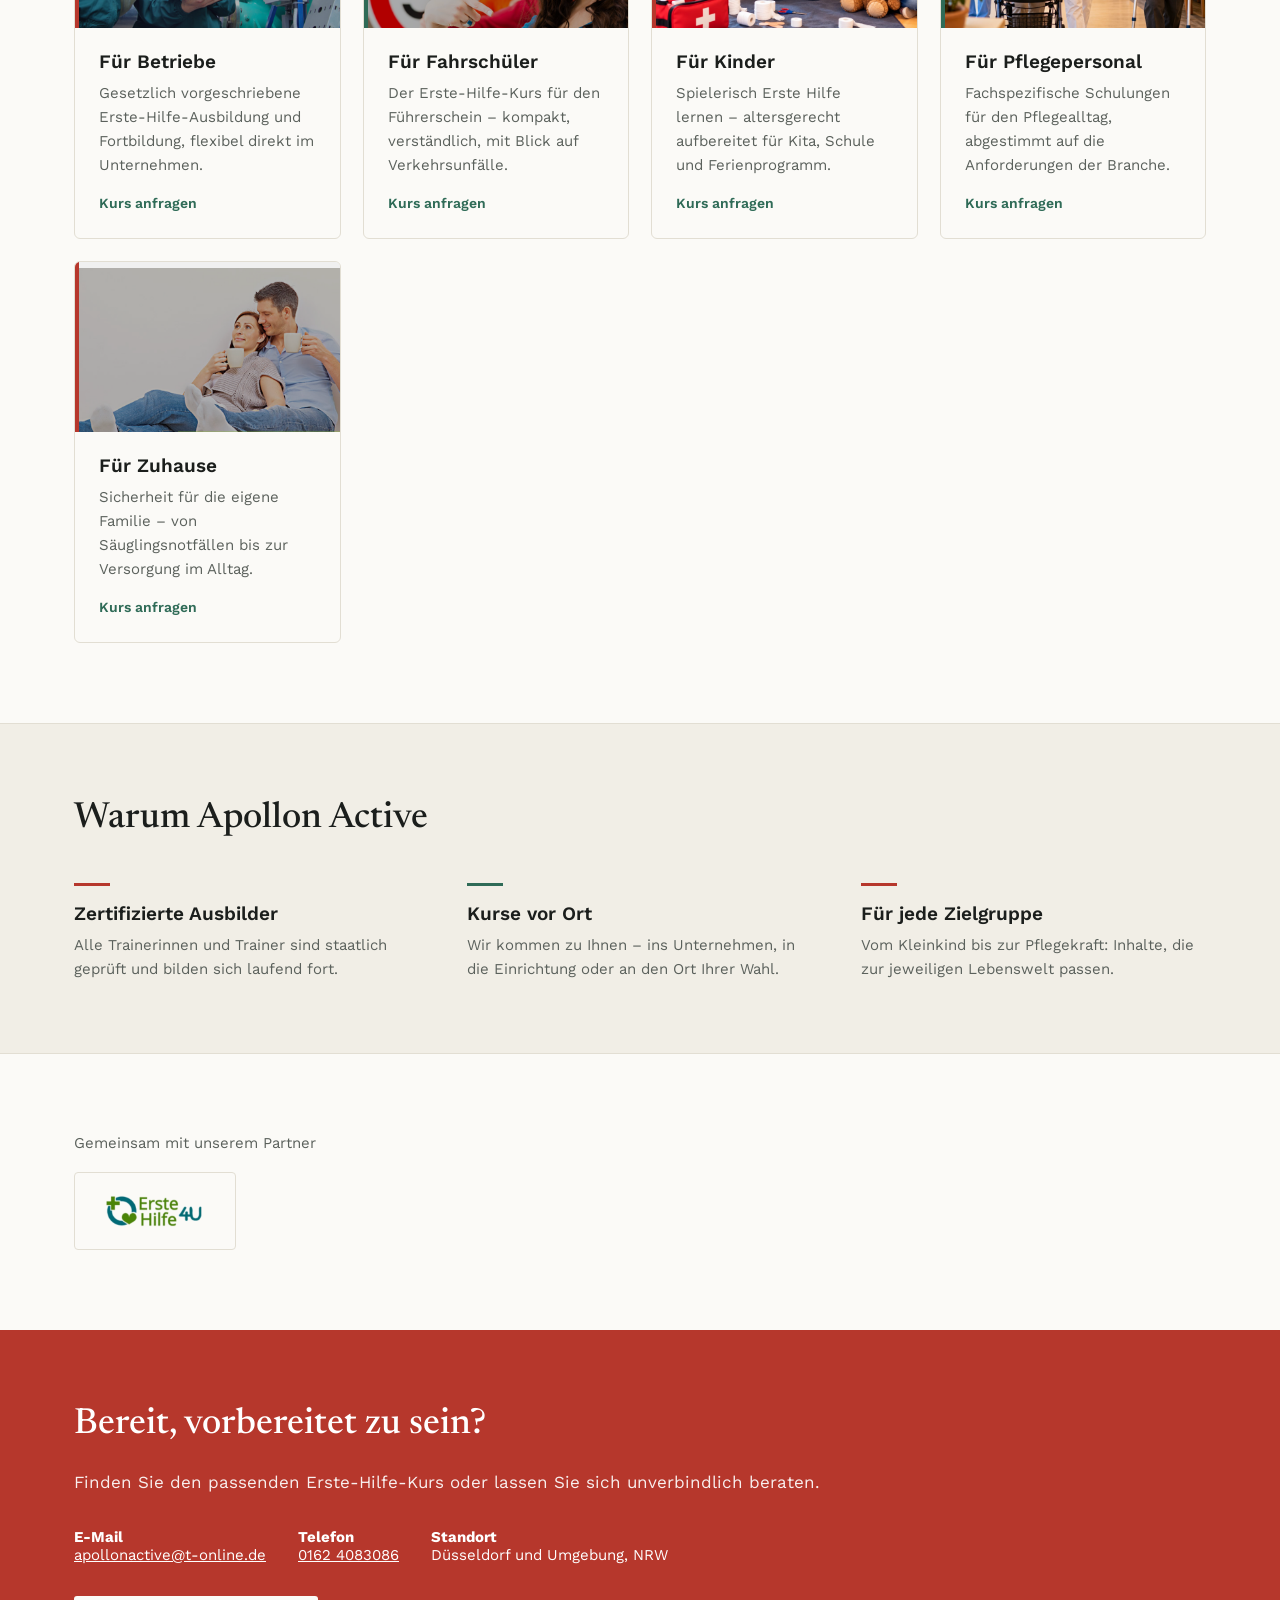
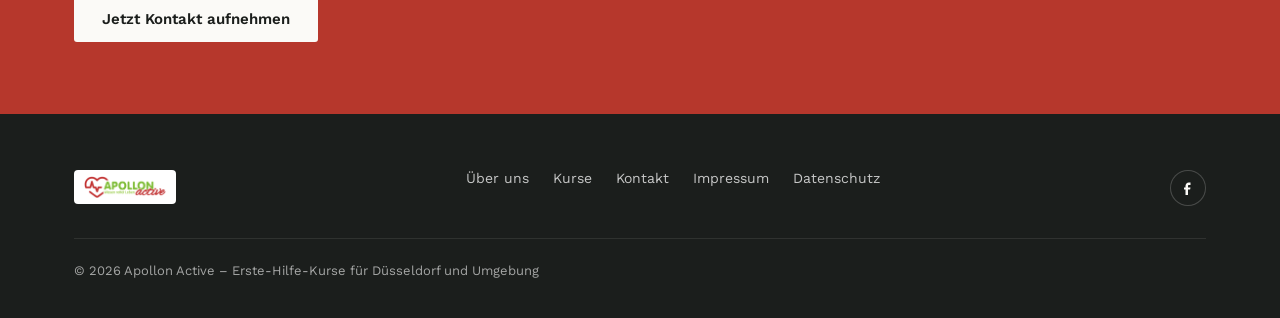
==== commit 04ae13a8: "Neue Fotos für Hero-Slide, Kinder- und Pflegepersonal-Kurse Co-Authored-By: Claude Sonnet 5 <noreply" ====
--- a/index.html
+++ b/index.html
@@ -22,7 +22,7 @@
       <a class="nav-link hide-mobile" href="#ueber-uns">Über uns</a>
       <a class="nav-link hide-mobile" href="#partner">Partner</a>
       <a class="nav-link" href="#kontakt">Kontakt</a>
-      <a href="#kontakt" class="btn btn-primary">Kurs anfragen</a>
+      <a href="mailto:apollonactive@t-online.de?subject=Kursanfrage" class="btn btn-primary">Kurs anfragen</a>
     </nav>
   </div>
 </header>
@@ -30,7 +30,7 @@
 <section id="top" class="hero-carousel">
   <div class="carousel-frame" id="carouselFrame">
     <div class="slide active" data-index="0">
-      <img class="slide-img" src="images/hero_cpr.png" alt="Trainerin demonstriert die Herzdruckmassage an einer Übungspuppe vor Kursteilnehmenden">
+      <img class="slide-img" src="images/hero_cpr.png" alt="Trainerin führt die Herzdruckmassage an einer Übungspuppe vor, Kursgruppe sitzt im Hintergrund">
       <div class="slide-copy">
         <div class="slide-copy-inner">
           <div class="wrap">
@@ -49,7 +49,7 @@
             <p class="slide-eyebrow">Betriebliche Erste Hilfe</p>
             <h2 class="slide-title">Für Betriebe</h2>
             <p class="slide-text">Gesetzlich vorgeschriebene Ausbildung und Fortbildung, flexibel direkt im Unternehmen.</p>
-            <a href="#kontakt" class="btn btn-on-photo">Betriebskurs anfragen</a>
+            <a href="mailto:apollonactive@t-online.de?subject=Anfrage%3A%20Erste-Hilfe-Kurs%20f%C3%BCr%20Betriebe" class="btn btn-on-photo">Betriebskurs anfragen</a>
           </div>
         </div>
       </div>
@@ -62,33 +62,33 @@
             <p class="slide-eyebrow">Führerschein</p>
             <h2 class="slide-title">Für Fahrschüler</h2>
             <p class="slide-text">Der Erste-Hilfe-Kurs für den Führerschein – kompakt und verständlich erklärt.</p>
-            <a href="#kontakt" class="btn btn-on-photo">Termin sichern</a>
+            <a href="mailto:apollonactive@t-online.de?subject=Anfrage%3A%20Erste-Hilfe-Kurs%20f%C3%BCr%20Fahrsch%C3%BCler" class="btn btn-on-photo">Termin sichern</a>
           </div>
         </div>
       </div>
     </div>
     <div class="slide" data-index="3">
-      <img class="slide-img" src="images/kinder.png" alt="Vier Kinder verkleidet als kleine Ärztinnen und Ärzte">
+      <img class="slide-img" src="images/kinder.png" alt="Kinder lernen spielerisch Verbände anzulegen, im Hintergrund Poster zu Erste Hilfe und Notruf 112">
       <div class="slide-copy">
         <div class="slide-copy-inner">
           <div class="wrap">
             <p class="slide-eyebrow">Für die Kleinen</p>
             <h2 class="slide-title">Für Kinder</h2>
             <p class="slide-text">Spielerisch Erste Hilfe lernen – altersgerecht für Kita, Schule und Ferienprogramm.</p>
-            <a href="#kontakt" class="btn btn-on-photo">Mehr erfahren</a>
+            <a href="mailto:apollonactive@t-online.de?subject=Anfrage%3A%20Erste-Hilfe-Kurs%20f%C3%BCr%20Kinder" class="btn btn-on-photo">Kurs anfragen</a>
           </div>
         </div>
       </div>
     </div>
     <div class="slide" data-index="4">
-      <img class="slide-img" src="images/pflegepersonal.png" alt="Pflegekraft im Gespräch mit einem älteren Herrn im Garten">
+      <img class="slide-img" src="images/pflegepersonal.png" alt="Pflegekräfte begleiten zwei ältere Menschen mit Gehhilfen durch den Flur einer Pflegeeinrichtung">
       <div class="slide-copy">
         <div class="slide-copy-inner">
           <div class="wrap">
             <p class="slide-eyebrow">Pflegealltag</p>
             <h2 class="slide-title">Für Pflegepersonal</h2>
             <p class="slide-text">Fachspezifische Schulungen, abgestimmt auf die Anforderungen der Pflegebranche.</p>
-            <a href="#kontakt" class="btn btn-on-photo">Mehr erfahren</a>
+            <a href="mailto:apollonactive@t-online.de?subject=Anfrage%3A%20Erste-Hilfe-Kurs%20f%C3%BCr%20Pflegepersonal" class="btn btn-on-photo">Kurs anfragen</a>
           </div>
         </div>
       </div>
@@ -101,7 +101,7 @@
             <p class="slide-eyebrow">Sicherheit zuhause</p>
             <h2 class="slide-title">Für Zuhause</h2>
             <p class="slide-text">Von der Säuglingsnotfall-Hilfe bis zur Versorgung im Alltag – Sicherheit für die eigene Familie.</p>
-            <a href="#kontakt" class="btn btn-on-photo">Mehr erfahren</a>
+            <a href="mailto:apollonactive@t-online.de?subject=Anfrage%3A%20Erste-Hilfe-Kurs%20f%C3%BCr%20Zuhause" class="btn btn-on-photo">Kurs anfragen</a>
           </div>
         </div>
       </div>
@@ -125,7 +125,7 @@
   </div>
   <div class="sub-hero-actions">
     <a href="#zielgruppen" class="btn btn-primary">Alle Kurse ansehen</a>
-    <a href="#kontakt" class="btn btn-ghost">Kontakt aufnehmen</a>
+    <a href="mailto:apollonactive@t-online.de?subject=Kontaktanfrage" class="btn btn-ghost">Kontakt aufnehmen</a>
   </div>
 </section>
 
@@ -146,7 +146,7 @@
       <div class="card-body">
         <h3>Für Betriebe</h3>
         <p>Gesetzlich vorgeschriebene Erste-Hilfe-Ausbildung und Fortbildung, flexibel direkt im Unternehmen.</p>
-        <a href="#kontakt" class="card-link">Kurs anfragen</a>
+        <a href="mailto:apollonactive@t-online.de?subject=Anfrage%3A%20Erste-Hilfe-Kurs%20f%C3%BCr%20Betriebe" class="card-link">Kurs anfragen</a>
       </div>
     </div>
     <div class="card">
@@ -154,23 +154,23 @@
       <div class="card-body">
         <h3>Für Fahrschüler</h3>
         <p>Der Erste-Hilfe-Kurs für den Führerschein – kompakt, verständlich, mit Blick auf Verkehrsunfälle.</p>
-        <a href="#kontakt" class="card-link">Kurs anfragen</a>
-      </div>
-    </div>
-    <div class="card">
-      <div class="card-photo"><img src="images/kinder.png" alt="Vier Kinder verkleidet als kleine Ärztinnen und Ärzte – Erste Hilfe für Kinder" loading="lazy"><span class="card-bar card-bar-red"></span></div>
+        <a href="mailto:apollonactive@t-online.de?subject=Anfrage%3A%20Erste-Hilfe-Kurs%20f%C3%BCr%20Fahrsch%C3%BCler" class="card-link">Kurs anfragen</a>
+      </div>
+    </div>
+    <div class="card">
+      <div class="card-photo"><img src="images/kinder.png" alt="Kinder lernen spielerisch Verbände anzulegen – Erste Hilfe für Kinder" loading="lazy"><span class="card-bar card-bar-red"></span></div>
       <div class="card-body">
         <h3>Für Kinder</h3>
         <p>Spielerisch Erste Hilfe lernen – altersgerecht aufbereitet für Kita, Schule und Ferienprogramm.</p>
-        <a href="#kontakt" class="card-link">Kurs anfragen</a>
-      </div>
-    </div>
-    <div class="card">
-      <div class="card-photo"><img src="images/pflegepersonal.png" alt="Pflegekraft im Gespräch mit einem älteren Herrn im Garten – Erste Hilfe für Pflegepersonal" loading="lazy"><span class="card-bar card-bar-green"></span></div>
+        <a href="mailto:apollonactive@t-online.de?subject=Anfrage%3A%20Erste-Hilfe-Kurs%20f%C3%BCr%20Kinder" class="card-link">Kurs anfragen</a>
+      </div>
+    </div>
+    <div class="card">
+      <div class="card-photo"><img src="images/pflegepersonal.png" alt="Pflegekräfte begleiten ältere Menschen mit Gehhilfen – Erste Hilfe für Pflegepersonal" loading="lazy"><span class="card-bar card-bar-green"></span></div>
       <div class="card-body">
         <h3>Für Pflegepersonal</h3>
         <p>Fachspezifische Schulungen für den Pflegealltag, abgestimmt auf die Anforderungen der Branche.</p>
-        <a href="#kontakt" class="card-link">Kurs anfragen</a>
+        <a href="mailto:apollonactive@t-online.de?subject=Anfrage%3A%20Erste-Hilfe-Kurs%20f%C3%BCr%20Pflegepersonal" class="card-link">Kurs anfragen</a>
       </div>
     </div>
     <div class="card">
@@ -178,7 +178,7 @@
       <div class="card-body">
         <h3>Für Zuhause</h3>
         <p>Sicherheit für die eigene Familie – von Säuglingsnotfällen bis zur Versorgung im Alltag.</p>
-        <a href="#kontakt" class="card-link">Kurs anfragen</a>
+        <a href="mailto:apollonactive@t-online.de?subject=Anfrage%3A%20Erste-Hilfe-Kurs%20f%C3%BCr%20Zuhause" class="card-link">Kurs anfragen</a>
       </div>
     </div>
   </div>
